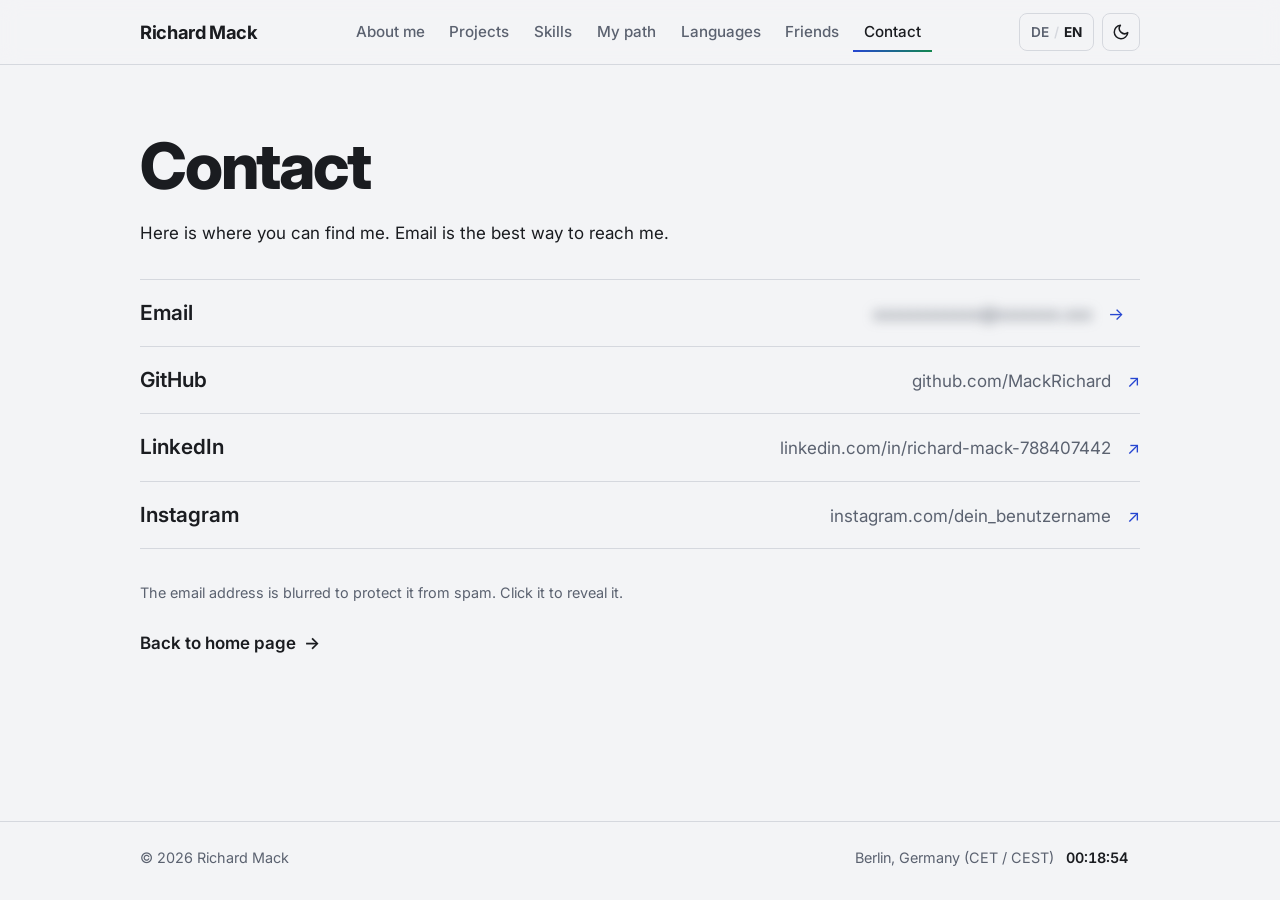
==== contact/index.html @ 4f52b836 "Add files via upload" ====
<!DOCTYPE html>
<html lang="de">
<head>
  <meta charset="UTF-8">
  <meta name="viewport" content="width=device-width, initial-scale=1">
  <title data-i18n="title.contact">Kontakt – Richard Mack</title>
  <meta name="description" content="Kontakt zu Richard Mack: E-Mail, GitHub, LinkedIn und Instagram.">

  <link rel="icon" type="image/svg+xml" href="data:image/svg+xml,%3Csvg xmlns='http://www.w3.org/2000/svg' viewBox='0 0 32 32'%3E%3Crect width='32' height='32' rx='7' fill='%232646D1'/%3E%3Cg fill='white'%3E%3Crect x='12' y='4' width='7' height='7' rx='1'/%3E%3Crect x='20' y='12' width='7' height='7' rx='1'/%3E%3Crect x='4' y='20' width='7' height='7' rx='1'/%3E%3Crect x='12' y='20' width='7' height='7' rx='1'/%3E%3Crect x='20' y='20' width='7' height='7' rx='1'/%3E%3C/g%3E%3C/svg%3E">

  <link rel="preconnect" href="https://fonts.googleapis.com">
  <link rel="preconnect" href="https://fonts.gstatic.com" crossorigin>
  <link href="https://fonts.googleapis.com/css2?family=Inter:wght@400;500;600;700;800&display=swap" rel="stylesheet">
  <link rel="stylesheet" href="style.css">
</head>
<body>
  <a class="skip" href="#main" data-i18n="ui.skip">Zum Inhalt springen</a>

  <header class="site-header">
    <div class="wrap bar">
      <a class="brand" href="https://mackrichard.github.io/#top">Richard Mack</a>

      <nav class="nav" aria-label="Hauptnavigation" data-i18n-label="ui.nav">
        <a href="https://mackrichard.github.io/#about" data-i18n="nav.about">Über mich</a>
        <a href="https://mackrichard.github.io/#projects" data-i18n="nav.projects">Projekte</a>
        <a href="https://mackrichard.github.io/#skills" data-i18n="nav.skills">Fähigkeiten</a>
        <a href="https://mackrichard.github.io/#path" data-i18n="nav.path">Mein Weg</a>
        <a href="https://mackrichard.github.io/#languages" data-i18n="nav.languages">Sprachen</a>
        <a href="https://mackrichard.github.io/#friends" data-i18n="nav.friends">Freunde</a>
        <a href="https://mackrichard.github.io/contact/" aria-current="page" data-i18n="nav.contact">Kontakt</a>
      </nav>

      <div class="controls">
        <button id="lang-toggle" class="ctl lang-ctl" type="button" aria-label="Sprache wechseln" data-i18n-label="ui.lang">
          <span data-l="de">DE</span><span class="sep" aria-hidden="true">/</span><span data-l="en">EN</span>
        </button>
        <button id="theme-toggle" class="ctl theme-ctl" type="button" aria-label="Design wechseln" data-i18n-label="ui.theme">
          <svg class="icon-sun" viewBox="0 0 24 24" width="18" height="18" fill="none" stroke="currentColor" stroke-width="2" stroke-linecap="round" aria-hidden="true"><circle cx="12" cy="12" r="4"/><path d="M12 2v2M12 20v2M4.9 4.9l1.4 1.4M17.7 17.7l1.4 1.4M2 12h2M20 12h2M4.9 19.1l1.4-1.4M17.7 6.3l1.4-1.4"/></svg>
          <svg class="icon-moon" viewBox="0 0 24 24" width="18" height="18" fill="none" stroke="currentColor" stroke-width="2" stroke-linecap="round" stroke-linejoin="round" aria-hidden="true"><path d="M21 12.8A9 9 0 1 1 11.2 3a7 7 0 0 0 9.8 9.8z"/></svg>
        </button>
      </div>
    </div>
  </header>

  <main id="main" class="contact-page">
    <div class="wrap">
      <h1 class="page-title" data-i18n="cp.title">Kontakt</h1>
      <p class="prose" data-i18n="cp.lead">Hier findest du mich. Am besten erreichst du mich per E-Mail.</p>

      <ul class="rows rows-links contact-list">
        <!-- TODO: Platzhalter durch deine echte E-Mail-Adresse ersetzen:
             data-user = Teil vor dem @, data-domain = Teil nach dem @ -->
        <li>
          <button type="button" class="row-btn go" id="email-btn" aria-controls="email-confirm" aria-expanded="false" data-user="deine-email" data-domain="example.com">
            <span class="row-name" data-i18n="cp.email">E-Mail</span>
            <span class="row-meta"><span id="email-text" class="blur" aria-hidden="false">xxxxxxxxxxxx@xxxxxxx.xxx</span></span>
          </button>
          <div class="confirm" id="email-confirm" role="group" aria-labelledby="email-confirm-q" hidden>
            <p id="email-confirm-q"></p>
            <div class="confirm-actions">
              <button type="button" class="btn btn-primary" id="email-open" data-i18n="cp.open">E-Mail-Programm öffnen</button>
              <button type="button" class="btn" id="email-copy" data-i18n="cp.copy">Adresse kopieren</button>
              <button type="button" class="btn" id="email-cancel" data-i18n="cp.cancel">Abbrechen</button>
            </div>
          </div>
        </li>
        <li><a class="go" href="https://github.com/MackRichard" target="_blank" rel="noopener noreferrer"><span class="row-name">GitHub</span><span class="row-meta">github.com/MackRichard</span></a></li>
        <li><a class="go" href="https://www.linkedin.com/in/richard-mack-788407442/" target="_blank" rel="noopener noreferrer"><span class="row-name">LinkedIn</span><span class="row-meta">linkedin.com/in/richard-mack-788407442</span></a></li>
        <!-- TODO: Platzhalter durch deinen echten Instagram-Link ersetzen -->
        <li><a class="go" href="https://www.instagram.com/dein_benutzername" target="_blank" rel="noopener noreferrer"><span class="row-name">Instagram</span><span class="row-meta">instagram.com/dein_benutzername</span></a></li>
      </ul>
      <p class="note" id="email-note"></p>

      <p><a class="text-link go" href="https://mackrichard.github.io/" data-i18n="cp.back">Zurück zur Startseite</a></p>
    </div>
  </main>

  <footer class="site-footer">
    <div class="wrap foot">
      <p>© 2026 Richard Mack</p>
      <p>Berlin, Germany (CET / CEST)<time id="clock" class="clock"></time></p>
    </div>
  </footer>

  <script src="script.js"></script>
</body>
</html>
---- contact/style.css ----
/* ==========================================================
   Richard Mack – Persönliche Website
   Farben, Schrift und Abstände sind oben als Variablen definiert.
   ========================================================== */

:root {
  --bg: #f3f4f6;
  --bg-glass: rgba(243, 244, 246, 0.92);
  --surface: #ffffff;
  --ink: #1a1c20;
  --muted: #5b6270;
  --line: #d5d8de;
  --accent: #2646d1;
  --accent-2: #12874f;
  --accent-ink: #ffffff;
  --life: rgba(38, 70, 209, 0.28);

  /* Farbverlauf von der Akzentfarbe bis Grün */
  --grad: linear-gradient(90deg, var(--accent), var(--accent-2));

  /* Farbverlauf für Zahlen: gelb bis orange */
  --warm-1: #c98a00;
  --warm-2: #d9520a;

  /* Weltkarte: besuchte Länder schwarz */
  --map-off: #cfd3da;
  --map-on: #000000;

  --font: "Inter", "Segoe UI", system-ui, -apple-system, Arial, sans-serif;

  --header-h: 64px;
  --radius: 8px;
  color-scheme: light;
}

/* Dunkles Design: automatisch per Systemeinstellung, solange noch nichts gewählt wurde */
@media (prefers-color-scheme: dark) {
  :root:not([data-theme]) {
    --bg: #121212;
    --bg-glass: rgba(18, 18, 18, 0.92);
    --surface: #1c1c1c;
    --ink: #ececec;
    --muted: #a1a1a1;
    --line: #2c2c2c;
    --accent: #8fa6ff;
    --accent-2: #5fe3a1;
    --accent-ink: #121212;
    --life: rgba(143, 166, 255, 0.3);
    --warm-1: #ffd23f;
    --warm-2: #ff8a1f;
    --map-off: #3a3a3a;
    --map-on: #ececec;
    color-scheme: dark;
  }
}

:root[data-theme="dark"] {
  --bg: #121212;
  --bg-glass: rgba(18, 18, 18, 0.92);
  --surface: #1c1c1c;
  --ink: #ececec;
  --muted: #a1a1a1;
  --line: #2c2c2c;
  --accent: #8fa6ff;
  --accent-2: #5fe3a1;
  --accent-ink: #121212;
  --life: rgba(143, 166, 255, 0.3);
  --warm-1: #ffd23f;
  --warm-2: #ff8a1f;
  --map-off: #3a3a3a;
  --map-on: #ececec;
  color-scheme: dark;
}

:root[data-theme="light"] {
  color-scheme: light;
}

/* ---------- Grundlagen ---------- */

*, *::before, *::after { box-sizing: border-box; }

html {
  scroll-behavior: smooth;
  scroll-padding-top: calc(var(--header-h) + 8px);
}

body {
  margin: 0;
  background: var(--bg);
  color: var(--ink);
  font-family: var(--font);
  font-size: 1.0625rem;
  line-height: 1.65;
  -webkit-font-smoothing: antialiased;
}

h1, h2, h3 {
  font-family: var(--font);
  line-height: 1.15;
  margin: 0;
  letter-spacing: -0.025em;
}

p { margin: 0 0 1rem; }
ul, ol { margin: 0; padding: 0; list-style: none; }
a { color: inherit; text-decoration: none; }

.wrap {
  width: 100%;
  max-width: 1040px;
  margin-inline: auto;
  padding-inline: 1.25rem;
}

:focus-visible {
  outline: 3px solid var(--accent);
  outline-offset: 3px;
  border-radius: 4px;
}

.skip {
  position: absolute;
  left: 1rem;
  top: -4rem;
  z-index: 100;
  background: var(--ink);
  color: var(--bg);
  padding: 0.6rem 1rem;
  border-radius: var(--radius);
}
.skip:focus { top: 0.75rem; }

/* ---------- Pfeile: zeigen an, dass etwas anklickbar ist ---------- */

.go::after {
  content: "→";
  display: inline-block;
  margin-left: 0.45em;
  transition: transform 0.15s;
}
.go.go-down::after { content: "↓"; }
.go[target="_blank"]::after { content: "↗"; }
.go:hover::after { transform: translateX(3px); }
.go.go-down:hover::after { transform: translateY(3px); }
.go[target="_blank"]:hover::after { transform: translate(2px, -2px); }

/* ---------- Kopfleiste ---------- */

.site-header {
  position: sticky;
  top: 0;
  z-index: 50;
  background: var(--bg-glass);
  -webkit-backdrop-filter: blur(10px);
  backdrop-filter: blur(10px);
  border-bottom: 1px solid var(--line);
}

.bar {
  min-height: var(--header-h);
  display: flex;
  align-items: center;
  justify-content: space-between;
  gap: 1rem;
}

.brand {
  font-weight: 700;
  font-size: 1.15rem;
  letter-spacing: -0.02em;
  white-space: nowrap;
}

.nav {
  display: flex;
  gap: 0.15rem;
}

.nav a {
  padding: 0.45rem 0.7rem;
  border-radius: 6px;
  font-size: 0.95rem;
  font-weight: 500;
  color: var(--muted);
  white-space: nowrap;
  transition: color 0.15s;
}

.nav a:hover { color: var(--ink); }

.nav a.active,
.nav a[aria-current="page"] {
  color: var(--ink);
  border-radius: 0;
  background: var(--grad) left bottom / 100% 2px no-repeat;
}

.controls {
  display: flex;
  gap: 0.5rem;
}

.ctl {
  display: inline-flex;
  align-items: center;
  justify-content: center;
  gap: 0.3rem;
  height: 38px;
  min-width: 38px;
  padding: 0 0.7rem;
  background: transparent;
  color: var(--ink);
  border: 1px solid var(--line);
  border-radius: var(--radius);
  font: 600 0.85rem var(--font);
  cursor: pointer;
  transition: border-color 0.15s, background 0.15s;
}

.ctl:hover { border-color: var(--accent); background: var(--surface); }

.lang-ctl [data-l] { color: var(--muted); }
.lang-ctl [data-l].on { color: var(--ink); font-weight: 700; }
.lang-ctl .sep { color: var(--line); }

.theme-ctl { padding: 0; width: 38px; }
.icon-sun { display: none; }
:root[data-theme="dark"] .icon-sun { display: block; }
:root[data-theme="dark"] .icon-moon { display: none; }

/* ---------- Startbereich mit Game of Life ---------- */

.hero {
  position: relative;
  overflow: hidden;
  display: flex;
  align-items: center;
  min-height: min(720px, calc(100svh - var(--header-h)));
  padding: 4rem 0;
  border-bottom: 1px solid var(--line);
}

#life {
  position: absolute;
  inset: 0;
  width: 100%;
  height: 100%;
  display: block;
}

/* Verlauf, damit der Text links gut lesbar bleibt und rechts die Zellen sichtbar sind */
.hero::after {
  content: "";
  position: absolute;
  inset: 0;
  pointer-events: none;
  background: linear-gradient(to right, var(--bg) 20%, transparent 85%);
}

.hero-inner { position: relative; z-index: 1; }

.hero-role {
  color: var(--muted);
  font-weight: 500;
  margin-bottom: 0.75rem;
}

.hero h1 {
  width: fit-content;
  max-width: 100%;
  font-size: clamp(2.8rem, 8vw, 5.5rem);
  font-weight: 800;
  letter-spacing: -0.04em;
  margin-bottom: 1.25rem;
  padding-bottom: 0.08em;
  color: var(--accent);
  background: var(--grad);
  -webkit-background-clip: text;
  background-clip: text;
  -webkit-text-fill-color: transparent;
}

.hero-lead {
  max-width: 28ch;
  font-size: clamp(1.2rem, 2.4vw, 1.5rem);
  line-height: 1.4;
  margin-bottom: 2rem;
}

.hero-actions {
  display: flex;
  flex-wrap: wrap;
  gap: 0.75rem;
  margin-bottom: 2.5rem;
}

.hero-hint {
  font-size: 0.875rem;
  color: var(--muted);
  max-width: 40ch;
  margin: 0;
}

/* ---------- Buttons und Links ---------- */

.btn {
  display: inline-block;
  padding: 0.7rem 1.3rem;
  border: 1px solid var(--ink);
  border-radius: var(--radius);
  background: var(--bg);
  color: var(--ink);
  font-weight: 600;
  transition: background 0.15s, color 0.15s, border-color 0.15s;
}

.btn:hover { background: var(--ink); color: var(--bg); }

.btn-primary {
  background: var(--grad);
  border-color: transparent;
  color: var(--accent-ink);
}
.btn-primary:hover { background: var(--ink); border-color: var(--ink); color: var(--bg); }

.text-link {
  font-weight: 600;
  color: var(--ink);
  transition: color 0.15s;
}
.text-link:hover { color: var(--accent); }

/* ---------- Abschnitte ---------- */

.section {
  display: grid;
  grid-template-columns: 1fr;
  gap: 1.5rem;
  padding: 4rem 0;
  border-bottom: 1px solid var(--line);
}
.section:last-child { border-bottom: 0; }

.section > h2 {
  font-size: 1.6rem;
  font-weight: 700;
}

.prose { max-width: 62ch; }

@media (min-width: 820px) {
  .section {
    grid-template-columns: 220px 1fr;
    gap: 3rem;
    padding: 5rem 0;
  }
  .section > h2 {
    position: sticky;
    top: calc(var(--header-h) + 1.5rem);
    align-self: start;
  }
}

/* Über mich */
.facts {
  margin: 2rem 0 0;
  display: grid;
  gap: 0;
  border-top: 1px solid var(--line);
}
.facts > div {
  display: grid;
  grid-template-columns: 9rem 1fr;
  gap: 1rem;
  padding: 0.8rem 0;
  border-bottom: 1px solid var(--line);
}
.facts dt { color: var(--muted); }
.facts dd { margin: 0; font-weight: 500; }

/* Projekte */
.projects { border-top: 1px solid var(--line); margin: 1.5rem 0 1.75rem; }
.projects > li { border-bottom: 1px solid var(--line); }

.project-link,
.project-static {
  display: block;
  padding: 1.5rem 0.75rem;
  margin-inline: -0.75rem;
  border-radius: var(--radius);
}
.project-link { transition: background 0.15s; }
.project-link:hover { background: var(--surface); }

.projects h3 { font-size: 1.3rem; margin-bottom: 0.4rem; }
.projects p { max-width: 58ch; color: var(--muted); margin-bottom: 0.9rem; }

.project-link h3::after {
  content: "↗";
  display: inline-block;
  margin-left: 0.5em;
  color: var(--accent);
  transition: transform 0.15s;
}
.project-link:hover h3::after { transform: translate(2px, -2px); }

.chips { display: flex; flex-wrap: wrap; gap: 0.5rem; }
.chips li {
  padding: 0.2rem 0.7rem;
  border: 1px solid var(--line);
  border-radius: 999px;
  font-size: 0.875rem;
  font-weight: 500;
}
.chips .chip-soft {
  border-style: dashed;
  color: var(--muted);
}

/* Fähigkeiten */
.skills { display: grid; gap: 2.25rem; }
.skills h3 { font-size: 1.1rem; margin-bottom: 0.9rem; }

.tiles {
  display: grid;
  grid-template-columns: repeat(auto-fill, minmax(180px, 1fr));
  gap: 0.75rem;
}
.tiles li {
  display: flex;
  align-items: center;
  gap: 0.8rem;
  padding: 0.7rem 0.9rem;
  background: var(--surface);
  border: 1px solid var(--line);
  border-radius: var(--radius);
  font-weight: 600;
}

/* Hobbys & Errungenschaften */
.num {
  font-weight: 800;
  font-size: 1.15em;
  font-variant-numeric: tabular-nums;
  color: var(--warm-2);
  background: linear-gradient(90deg, var(--warm-1), var(--warm-2));
  -webkit-background-clip: text;
  background-clip: text;
  -webkit-text-fill-color: transparent;
}

.fold > summary {
  display: inline-grid;
  place-items: center;
  width: 44px;
  height: 44px;
  background: var(--surface);
  border: 1px solid var(--line);
  border-radius: var(--radius);
  cursor: pointer;
  list-style: none;
  transition: border-color 0.15s;
}
.fold > summary::-webkit-details-marker { display: none; }
.fold > summary:hover { border-color: var(--accent); }
.fold > summary::after {
  content: "";
  width: 0.6rem;
  height: 0.6rem;
  border-right: 2px solid currentColor;
  border-bottom: 2px solid currentColor;
  transform: translateY(-2px) rotate(45deg);
  transition: transform 0.2s;
}
.fold[open] > summary::after { transform: translateY(2px) rotate(-135deg); }

.fold .facts { margin-top: 1.25rem; }
.facts.wide > div { grid-template-columns: 12.5rem 1fr; }
.sub { display: block; font-weight: 400; color: var(--muted); }
.inline-link { margin-left: 1rem; font-size: 0.95rem; white-space: nowrap; }

/* Besuchte Länder */
.visited { margin-top: 2.25rem; }
.visited h3 { font-size: 1.1rem; margin-bottom: 0.2rem; }
.visit-count { color: var(--muted); margin-bottom: 1rem; }

.map-box {
  margin-bottom: 1.25rem;
  padding: 0.75rem;
  background: var(--surface);
  border: 1px solid var(--line);
  border-radius: var(--radius);
}
.map-tabs {
  display: inline-flex;
  margin-bottom: 0.6rem;
  border: 1px solid var(--line);
  border-radius: 6px;
  overflow: hidden;
}
.map-tab {
  padding: 0.35rem 0.9rem;
  background: transparent;
  color: var(--muted);
  border: 0;
  font: 600 0.85rem var(--font);
  cursor: pointer;
}
.map-tab[aria-pressed="true"] { background: var(--ink); color: var(--bg); }
#map { display: block; width: 100%; height: auto; max-height: 460px; }
#map path {
  fill-rule: evenodd;
  stroke: var(--surface);
  stroke-width: 0.5px;
  vector-effect: non-scaling-stroke;
}
#map .land { fill: var(--map-off); }
#map .seen { fill: var(--map-on); }

.regions { margin: 0; border-top: 1px solid var(--line); }
.regions > div {
  display: grid;
  grid-template-columns: 13rem 1fr;
  gap: 0.5rem 1rem;
  padding: 0.8rem 0;
  border-bottom: 1px solid var(--line);
}
.regions dt { color: var(--muted); }
.regions dd { margin: 0; }

/* Zertifikate */
.certs { border-top: 1px solid var(--line); }
.certs > li {
  display: grid;
  grid-template-columns: 6rem 1fr;
  gap: 0.5rem 1rem;
  padding: 1.25rem 0;
  border-bottom: 1px solid var(--line);
}
.certs .year { font-size: 1.2rem; font-weight: 700; }
.cert-items li { padding: 0.4rem 0; }
.cert-title { margin: 0; font-weight: 500; }

/* Mein Weg */
.timeline {
  margin-left: 0.4rem;
  padding-left: 1.75rem;
  border-left: 2px solid var(--line);
  border-image: linear-gradient(to bottom, var(--accent), var(--accent-2)) 1;
}
.timeline li {
  position: relative;
  padding-bottom: 2rem;
}
.timeline li:last-child { padding-bottom: 0; }
.timeline li::before {
  content: "";
  position: absolute;
  left: calc(-1.75rem - 7px);
  top: 0.4rem;
  width: 12px;
  height: 12px;
  border-radius: 50%;
  background: var(--bg);
  border: 2px solid var(--muted);
}
.timeline .current::before {
  background: var(--grad);
  border-color: transparent;
  box-shadow: 0 0 0 4px var(--life);
}
.timeline .when {
  margin-bottom: 0.15rem;
  font-size: 0.9rem;
  font-weight: 600;
  color: var(--muted);
}
.timeline .current .when { color: var(--ink); }
.timeline h3 { font-size: 1.2rem; margin-bottom: 0.3rem; }
.timeline p:last-child { margin: 0; color: var(--muted); max-width: 56ch; }

/* Zeilenlisten: Sprachen, Freunde, Kontakt */
.rows { border-top: 1px solid var(--line); }
.rows > li {
  display: flex;
  flex-wrap: wrap;
  justify-content: space-between;
  align-items: baseline;
  gap: 0.25rem 1.5rem;
  padding: 1rem 0;
  border-bottom: 1px solid var(--line);
}
.row-name { font-weight: 600; font-size: 1.1rem; }
.row-meta { color: var(--muted); overflow-wrap: anywhere; }

.rows-links > li { display: block; padding: 0; }
.rows-links a,
.rows-links .row-btn {
  display: grid;
  grid-template-columns: 1fr auto auto;
  align-items: baseline;
  gap: 0.25rem 1rem;
  padding: 1rem 0.5rem;
  margin-inline: -0.5rem;
  border-radius: 6px;
  transition: background 0.15s;
}
.rows-links a::after,
.rows-links .row-btn::after { margin-left: 0; color: var(--accent); }
.rows-links a:hover,
.rows-links .row-btn:hover { background: var(--surface); }

@media (max-width: 600px) {
  .rows-links a,
  .rows-links .row-btn { grid-template-columns: 1fr auto; }
  .rows-links .row-meta { grid-column: 1; grid-row: 2; }
  .rows-links a::after,
  .rows-links .row-btn::after { grid-column: 2; grid-row: 1; }
}

/* ---------- Kontaktseite ---------- */

.row-btn {
  width: 100%;
  background: none;
  border: 0;
  color: inherit;
  font: inherit;
  text-align: left;
  cursor: pointer;
}
.blur { filter: blur(6px); user-select: none; transition: filter 0.2s; }
.note { color: var(--muted); font-size: 0.9rem; max-width: 62ch; margin: 0 0 1.5rem; }
.confirm {
  margin: 0.25rem 0 1rem;
  padding: 1rem 1.1rem;
  background: var(--surface);
  border: 1px solid var(--line);
  border-radius: var(--radius);
}
.confirm p { margin: 0 0 0.9rem; overflow-wrap: anywhere; }
.confirm-actions { display: flex; flex-wrap: wrap; gap: 0.5rem; }
button.btn { font: inherit; font-weight: 600; cursor: pointer; }


.contact-page { padding: 4rem 0 5rem; min-height: calc(100svh - var(--header-h) - 80px); }
.page-title {
  font-size: clamp(2.4rem, 6vw, 4rem);
  font-weight: 800;
  letter-spacing: -0.035em;
  margin-bottom: 1rem;
}
.contact-list { margin: 2rem 0 2rem; }
.contact-page .row-name { font-size: 1.3rem; }

/* ---------- Fußzeile ---------- */

.site-footer {
  border-top: 1px solid var(--line);
  padding: 1.5rem 0;
  color: var(--muted);
  font-size: 0.9rem;
}
.site-footer .foot {
  display: flex;
  flex-wrap: wrap;
  justify-content: space-between;
  gap: 0.25rem 1.5rem;
}
.site-footer p { margin: 0; }
.clock {
  display: inline-block;
  min-width: 4.6rem;
  margin-left: 0.75rem;
  color: var(--ink);
  font-weight: 600;
  font-variant-numeric: tabular-nums;
}

/* ---------- Kleine Bildschirme ---------- */

@media (max-width: 1000px) {
  :root { --header-h: 108px; }

  .bar {
    flex-wrap: wrap;
    padding-block: 0.5rem 0;
    gap: 0.25rem 1rem;
  }
  .brand { order: 1; }
  .controls { order: 2; }
  .nav {
    order: 3;
    width: 100%;
    overflow-x: auto;
    padding-bottom: 0.1rem;
    scrollbar-width: none;
  }
  .nav::-webkit-scrollbar { display: none; }

  .hero::after {
    background: linear-gradient(to bottom, var(--bg) 35%, transparent 100%);
  }
}

@media (max-width: 520px) {
  .facts > div,
  .facts.wide > div,
  .regions > div,
  .certs > li { grid-template-columns: 1fr; gap: 0; }
}

@media (prefers-reduced-motion: reduce) {
  html { scroll-behavior: auto; }
  * { transition: none !important; }
}
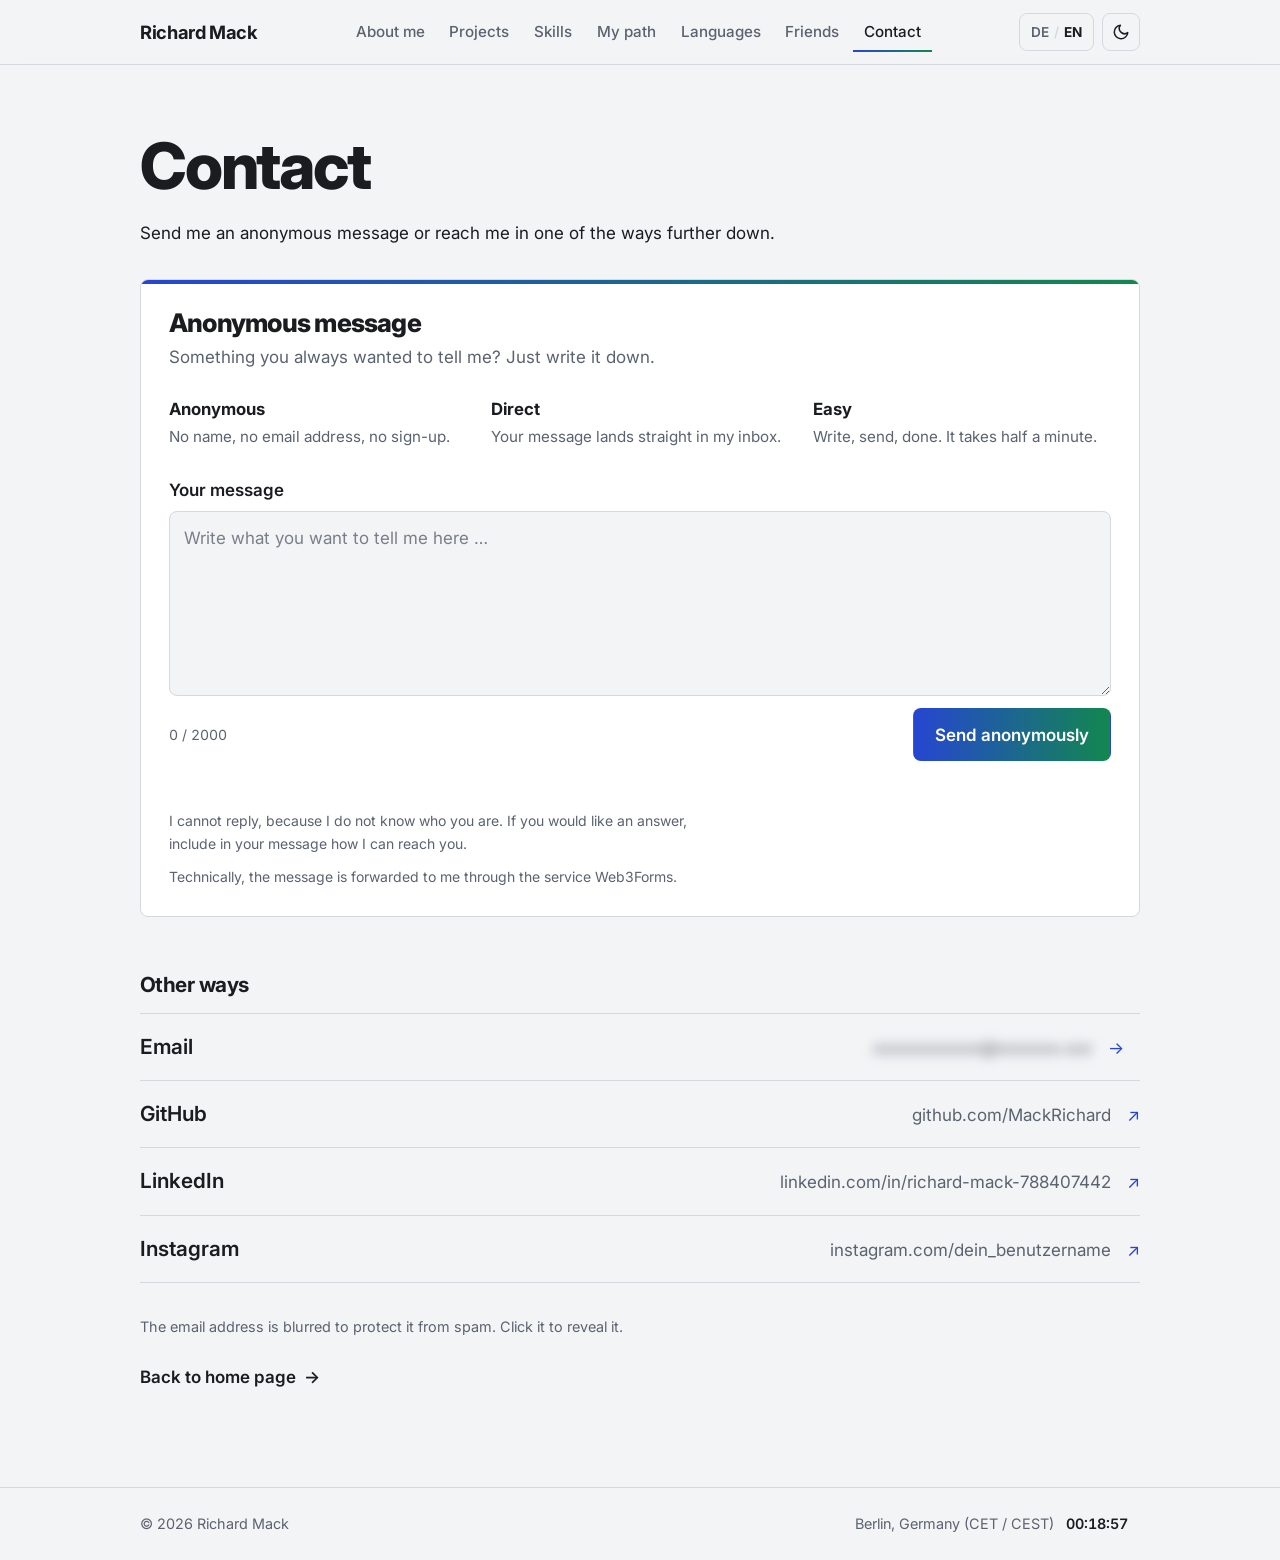
==== commit be96fc5d: "Add files via upload" ====
--- a/contact/index.html
+++ b/contact/index.html
@@ -45,7 +45,44 @@
   <main id="main" class="contact-page">
     <div class="wrap">
       <h1 class="page-title" data-i18n="cp.title">Kontakt</h1>
-      <p class="prose" data-i18n="cp.lead">Hier findest du mich. Am besten erreichst du mich per E-Mail.</p>
+      <p class="prose" data-i18n="cp.lead">Schreib mir anonym eine Nachricht oder erreiche mich über einen der Wege weiter unten.</p>
+
+      <!-- Anonyme Nachricht über Web3Forms -->
+      <section class="msg-panel" aria-labelledby="msg-h">
+        <h2 id="msg-h" data-i18n="msg.title">Anonyme Nachricht</h2>
+        <p class="msg-sub" data-i18n="msg.sub">Etwas, das du mir schon immer sagen wolltest? Schreib es einfach auf.</p>
+
+        <ul class="msg-feats">
+          <li><strong data-i18n="msg.f1.t">Anonym</strong><span data-i18n="msg.f1.d">Kein Name, keine E-Mail-Adresse, keine Anmeldung.</span></li>
+          <li><strong data-i18n="msg.f2.t">Direkt</strong><span data-i18n="msg.f2.d">Deine Nachricht landet sofort in meinem Postfach.</span></li>
+          <li><strong data-i18n="msg.f3.t">Einfach</strong><span data-i18n="msg.f3.d">Text schreiben, absenden, fertig. Das dauert eine halbe Minute.</span></li>
+        </ul>
+
+        <form id="anon-form" novalidate>
+          <!-- TODO: Den Platzhalter unten durch deinen Web3Forms-Access-Key ersetzen
+               (kostenlos auf https://web3forms.com, dort trägst du deine E-Mail-Adresse ein
+               und bekommst den Key per Mail). Die E-Mail-Adresse selbst steht NICHT im Code. -->
+          <input type="hidden" name="access_key" value="DEIN_WEB3FORMS_ACCESS_KEY">
+          <input type="hidden" name="subject" value="Anonyme Nachricht von deiner Website">
+          <input type="hidden" name="from_name" value="Anonymer Besucher">
+          <!-- Spam-Falle: Menschen sehen dieses Feld nicht, Bots füllen es aus -->
+          <input type="checkbox" name="botcheck" class="hp" tabindex="-1" autocomplete="off">
+
+          <label for="msg-text" data-i18n="msg.label">Deine Nachricht</label>
+          <textarea id="msg-text" name="message" rows="6" maxlength="2000" placeholder="Schreib hier, was du mir sagen möchtest …" data-i18n-placeholder="msg.ph"></textarea>
+
+          <div class="msg-foot">
+            <span class="msg-count" id="msg-count">0 / 2000</span>
+            <button type="submit" class="btn btn-primary" id="msg-send" data-i18n="msg.send">Anonym absenden</button>
+          </div>
+
+          <p class="msg-status" id="msg-status" role="status" aria-live="polite"></p>
+          <p class="msg-small" data-i18n="msg.reply">Ich kann dir nicht antworten, weil ich nicht weiß, wer du bist. Wenn du eine Antwort möchtest, schreib in die Nachricht, wie ich dich erreiche.</p>
+          <p class="msg-small" data-i18n="msg.privacy">Technisch wird die Nachricht über den Dienst Web3Forms an mich weitergeleitet.</p>
+        </form>
+      </section>
+
+      <h2 class="other-title" data-i18n="cp.other">Weitere Wege</h2>
 
       <ul class="rows rows-links contact-list">
         <!-- TODO: Platzhalter durch deine echte E-Mail-Adresse ersetzen:
--- a/contact/style.css
+++ b/contact/style.css
@@ -25,6 +25,7 @@
   /* Weltkarte: besuchte Länder schwarz */
   --map-off: #cfd3da;
   --map-on: #000000;
+  --danger: #b42318;
 
   --font: "Inter", "Segoe UI", system-ui, -apple-system, Arial, sans-serif;
 
@@ -50,6 +51,7 @@
     --warm-2: #ff8a1f;
     --map-off: #3a3a3a;
     --map-on: #ececec;
+    --danger: #ff8a80;
     color-scheme: dark;
   }
 }
@@ -69,6 +71,7 @@
   --warm-2: #ff8a1f;
   --map-off: #3a3a3a;
   --map-on: #ececec;
+  --danger: #ff8a80;
   color-scheme: dark;
 }
 
@@ -651,8 +654,102 @@
   letter-spacing: -0.035em;
   margin-bottom: 1rem;
 }
-.contact-list { margin: 2rem 0 2rem; }
+.contact-list { margin: 1rem 0 2rem; }
 .contact-page .row-name { font-size: 1.3rem; }
+
+/* Anonyme Nachricht */
+.msg-panel {
+  position: relative;
+  overflow: hidden;
+  margin: 2rem 0 0;
+  padding: 1.75rem;
+  background: var(--surface);
+  border: 1px solid var(--line);
+  border-radius: var(--radius);
+}
+.msg-panel::before {
+  content: "";
+  position: absolute;
+  inset: 0 0 auto 0;
+  height: 4px;
+  background: var(--grad);
+}
+.msg-panel h2 { font-size: 1.6rem; font-weight: 800; letter-spacing: -0.03em; margin-bottom: 0.4rem; }
+.msg-sub { color: var(--muted); max-width: 52ch; margin-bottom: 1.5rem; }
+
+.msg-feats {
+  display: grid;
+  grid-template-columns: repeat(3, 1fr);
+  gap: 1rem 1.5rem;
+  margin-bottom: 1.75rem;
+}
+.msg-feats li { display: grid; gap: 0.15rem; align-content: start; }
+.msg-feats strong { font-size: 1.05rem; }
+.msg-feats span { color: var(--muted); font-size: 0.95rem; line-height: 1.5; }
+
+#anon-form label { display: block; font-weight: 600; margin-bottom: 0.4rem; }
+#msg-text {
+  display: block;
+  width: 100%;
+  min-height: 9rem;
+  padding: 0.8rem 0.9rem;
+  background: var(--bg);
+  color: var(--ink);
+  border: 1px solid var(--line);
+  border-radius: var(--radius);
+  font: inherit;
+  line-height: 1.55;
+  resize: vertical;
+}
+#msg-text::placeholder { color: var(--muted); opacity: 0.8; }
+#msg-text:focus-visible { outline: 3px solid var(--accent); outline-offset: 2px; border-color: transparent; }
+
+.hp { display: none; }
+.msg-foot {
+  display: flex;
+  align-items: center;
+  justify-content: space-between;
+  gap: 1rem;
+  margin-top: 0.75rem;
+}
+.msg-count { color: var(--muted); font-size: 0.875rem; font-variant-numeric: tabular-nums; }
+#msg-send:disabled { opacity: 0.6; cursor: wait; }
+.msg-status { min-height: 1.5rem; margin: 0.9rem 0 0; font-weight: 600; }
+.msg-status.ok { color: var(--accent-2); }
+.msg-status.error { color: var(--danger); }
+.msg-small { margin: 0.6rem 0 0; color: var(--muted); font-size: 0.875rem; max-width: 62ch; }
+
+.other-title { font-size: 1.3rem; font-weight: 700; margin-top: 3.5rem; }
+
+@media (max-width: 700px) {
+  .msg-feats { grid-template-columns: 1fr; }
+  .msg-panel { padding: 1.25rem; }
+}
+
+/* ---------- Knopf: nach oben ---------- */
+
+.to-top {
+  position: fixed;
+  right: max(1rem, env(safe-area-inset-right));
+  bottom: max(1rem, env(safe-area-inset-bottom));
+  z-index: 40;
+  width: 46px;
+  height: 46px;
+  display: grid;
+  place-items: center;
+  background: var(--surface);
+  color: var(--ink);
+  border: 1px solid var(--line);
+  border-radius: 50%;
+  font: 600 1.2rem var(--font);
+  cursor: pointer;
+  opacity: 0;
+  visibility: hidden;
+  transform: translateY(8px);
+  transition: opacity 0.2s, transform 0.2s, visibility 0.2s, border-color 0.15s;
+}
+.to-top.show { opacity: 1; visibility: visible; transform: none; }
+.to-top:hover { border-color: var(--accent); }
 
 /* ---------- Fußzeile ---------- */
 
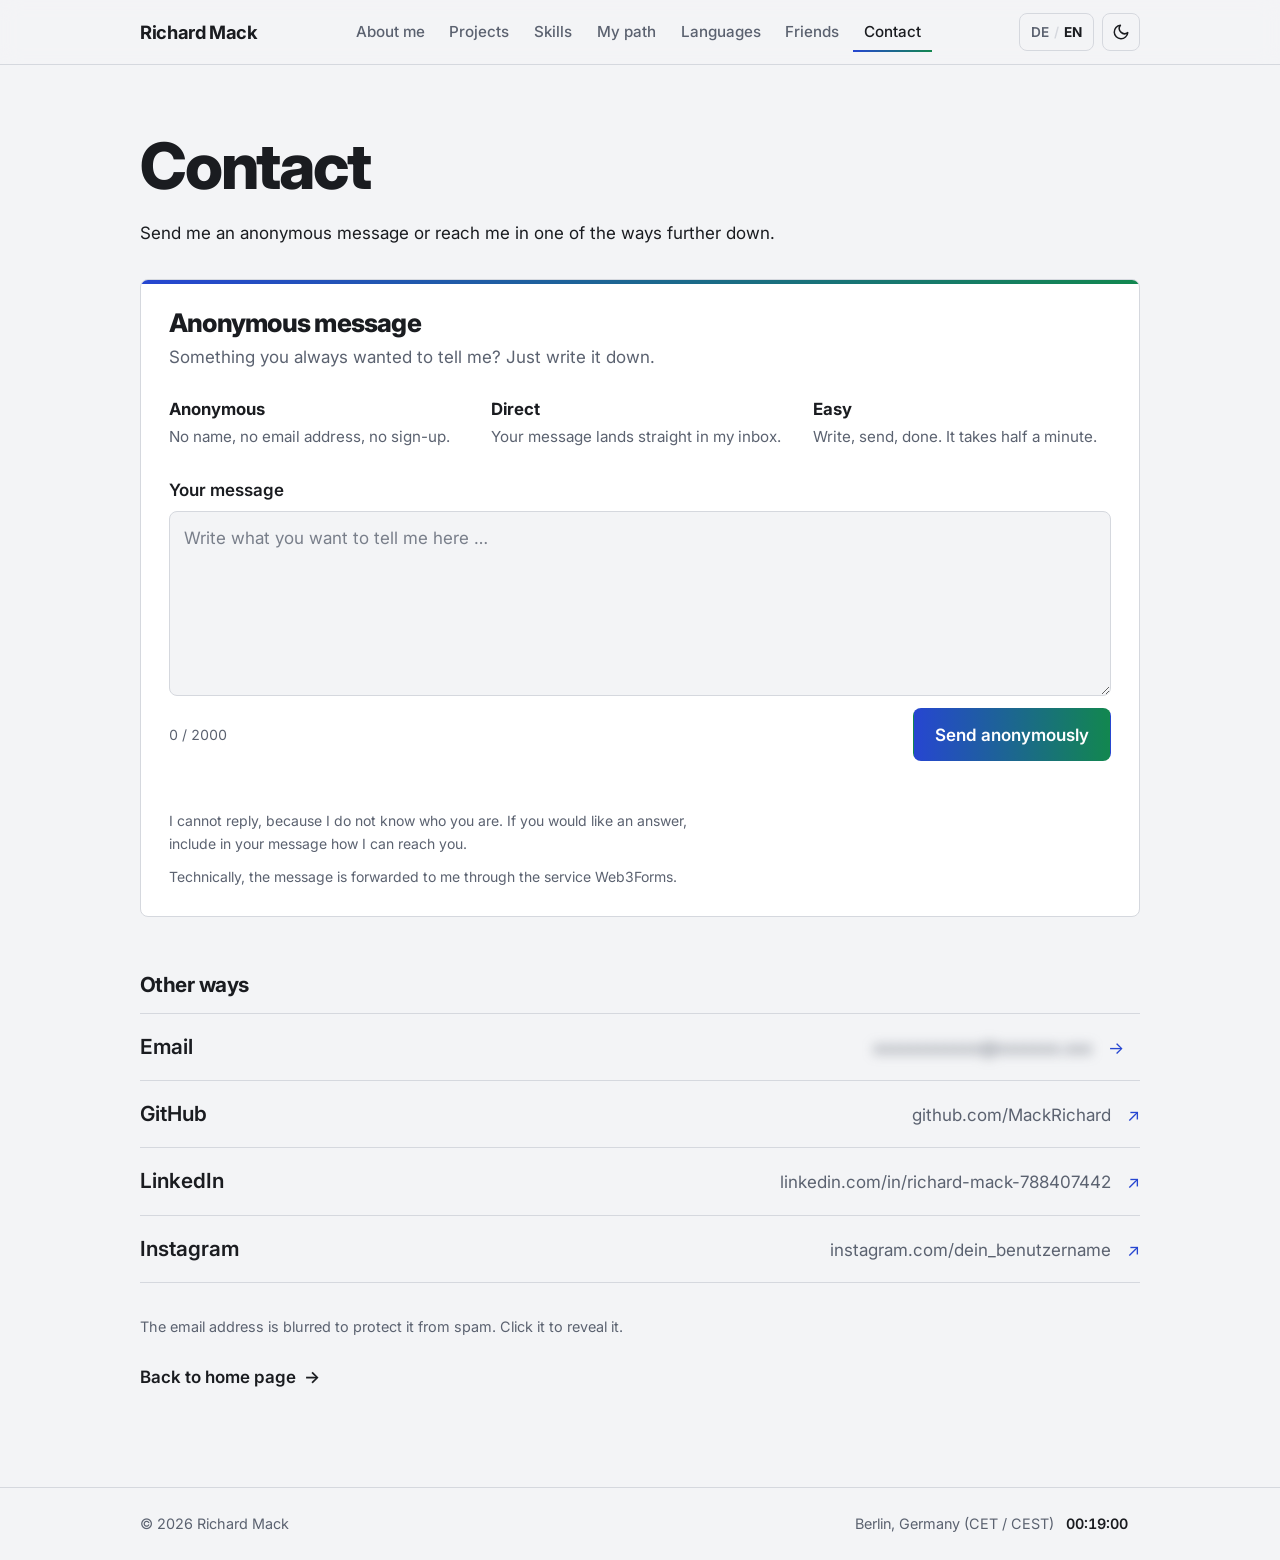
==== commit 82d6cb8b: "Update index.html" ====
--- a/contact/index.html
+++ b/contact/index.html
@@ -62,7 +62,7 @@
           <!-- TODO: Den Platzhalter unten durch deinen Web3Forms-Access-Key ersetzen
                (kostenlos auf https://web3forms.com, dort trägst du deine E-Mail-Adresse ein
                und bekommst den Key per Mail). Die E-Mail-Adresse selbst steht NICHT im Code. -->
-          <input type="hidden" name="access_key" value="DEIN_WEB3FORMS_ACCESS_KEY">
+          <input type="hidden" name="access_key" value="de9763cb-5389-4494-84e3-46d3bc7762e9">
           <input type="hidden" name="subject" value="Anonyme Nachricht von deiner Website">
           <input type="hidden" name="from_name" value="Anonymer Besucher">
           <!-- Spam-Falle: Menschen sehen dieses Feld nicht, Bots füllen es aus -->
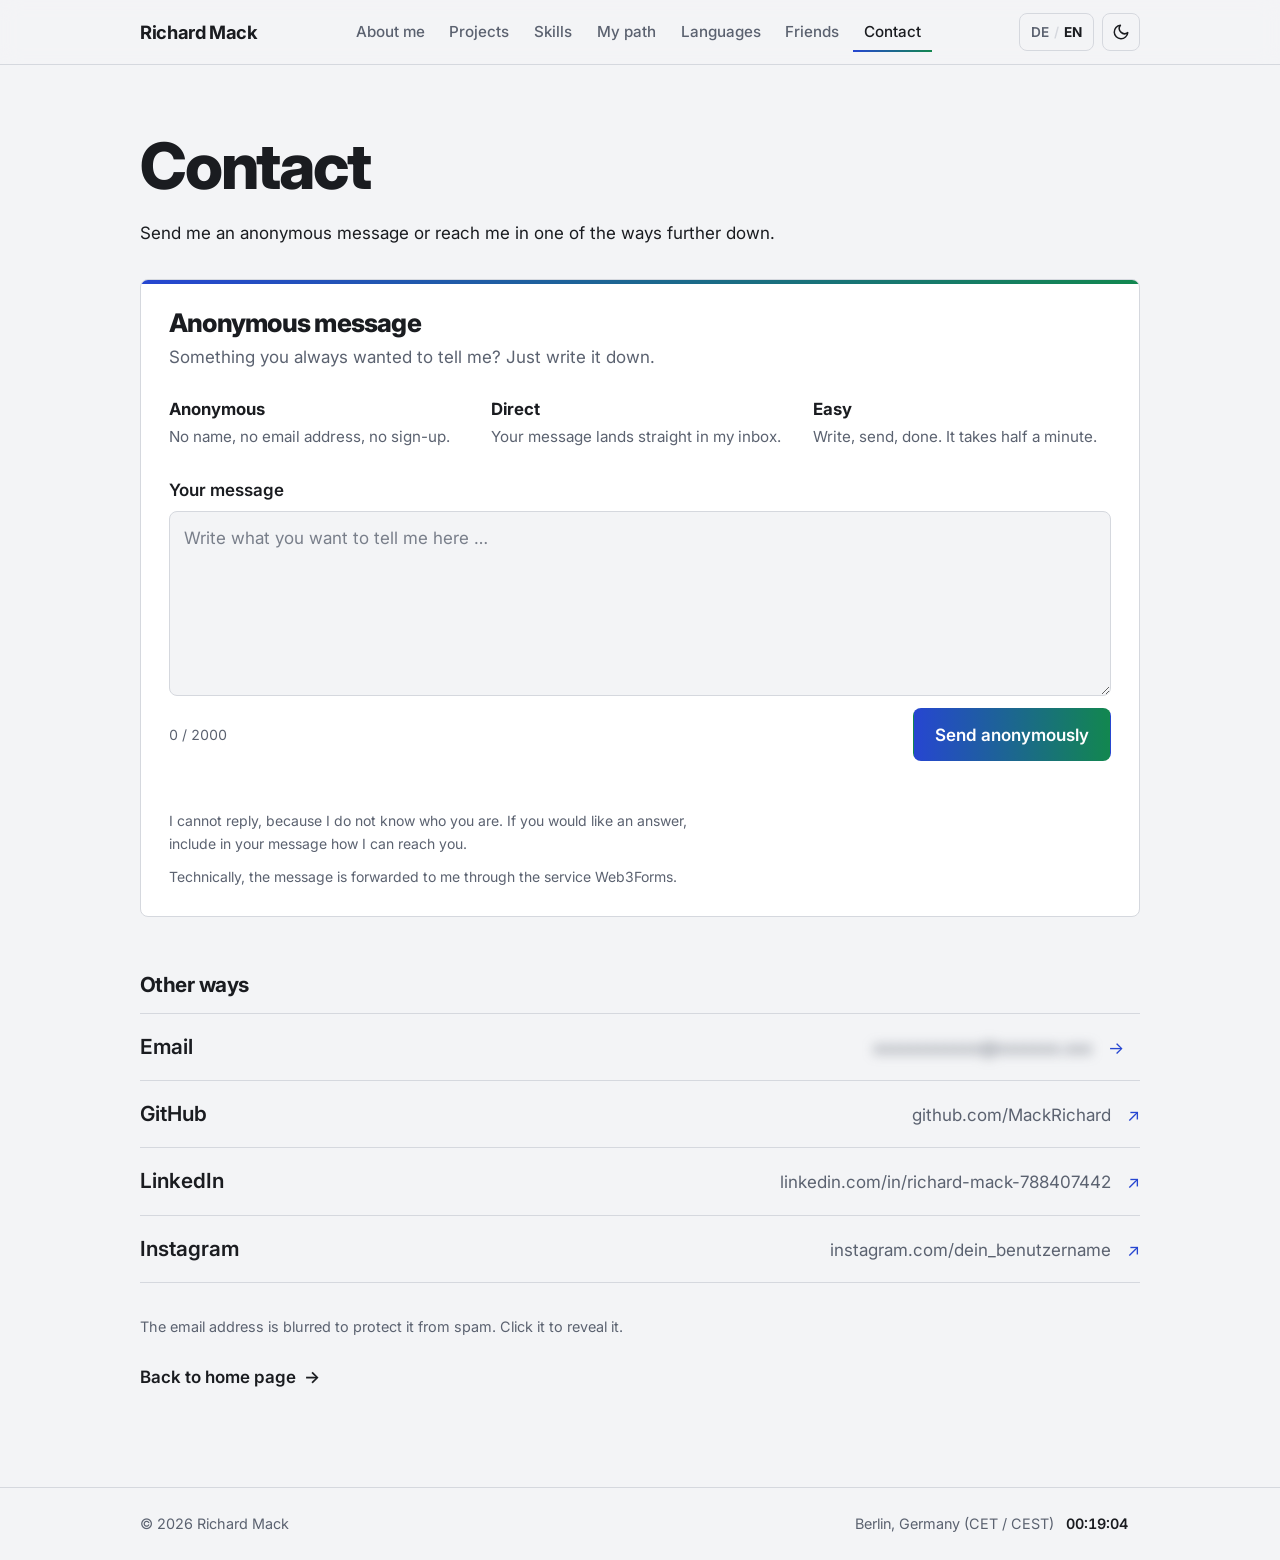
==== commit 7da23008: "Update index.html" ====
--- a/contact/index.html
+++ b/contact/index.html
@@ -88,7 +88,7 @@
         <!-- TODO: Platzhalter durch deine echte E-Mail-Adresse ersetzen:
              data-user = Teil vor dem @, data-domain = Teil nach dem @ -->
         <li>
-          <button type="button" class="row-btn go" id="email-btn" aria-controls="email-confirm" aria-expanded="false" data-user="deine-email" data-domain="example.com">
+          <button type="button" class="row-btn go" id="email-btn" aria-controls="email-confirm" aria-expanded="false" data-user="info.richardmack" data-domain="web.de">
             <span class="row-name" data-i18n="cp.email">E-Mail</span>
             <span class="row-meta"><span id="email-text" class="blur" aria-hidden="false">xxxxxxxxxxxx@xxxxxxx.xxx</span></span>
           </button>
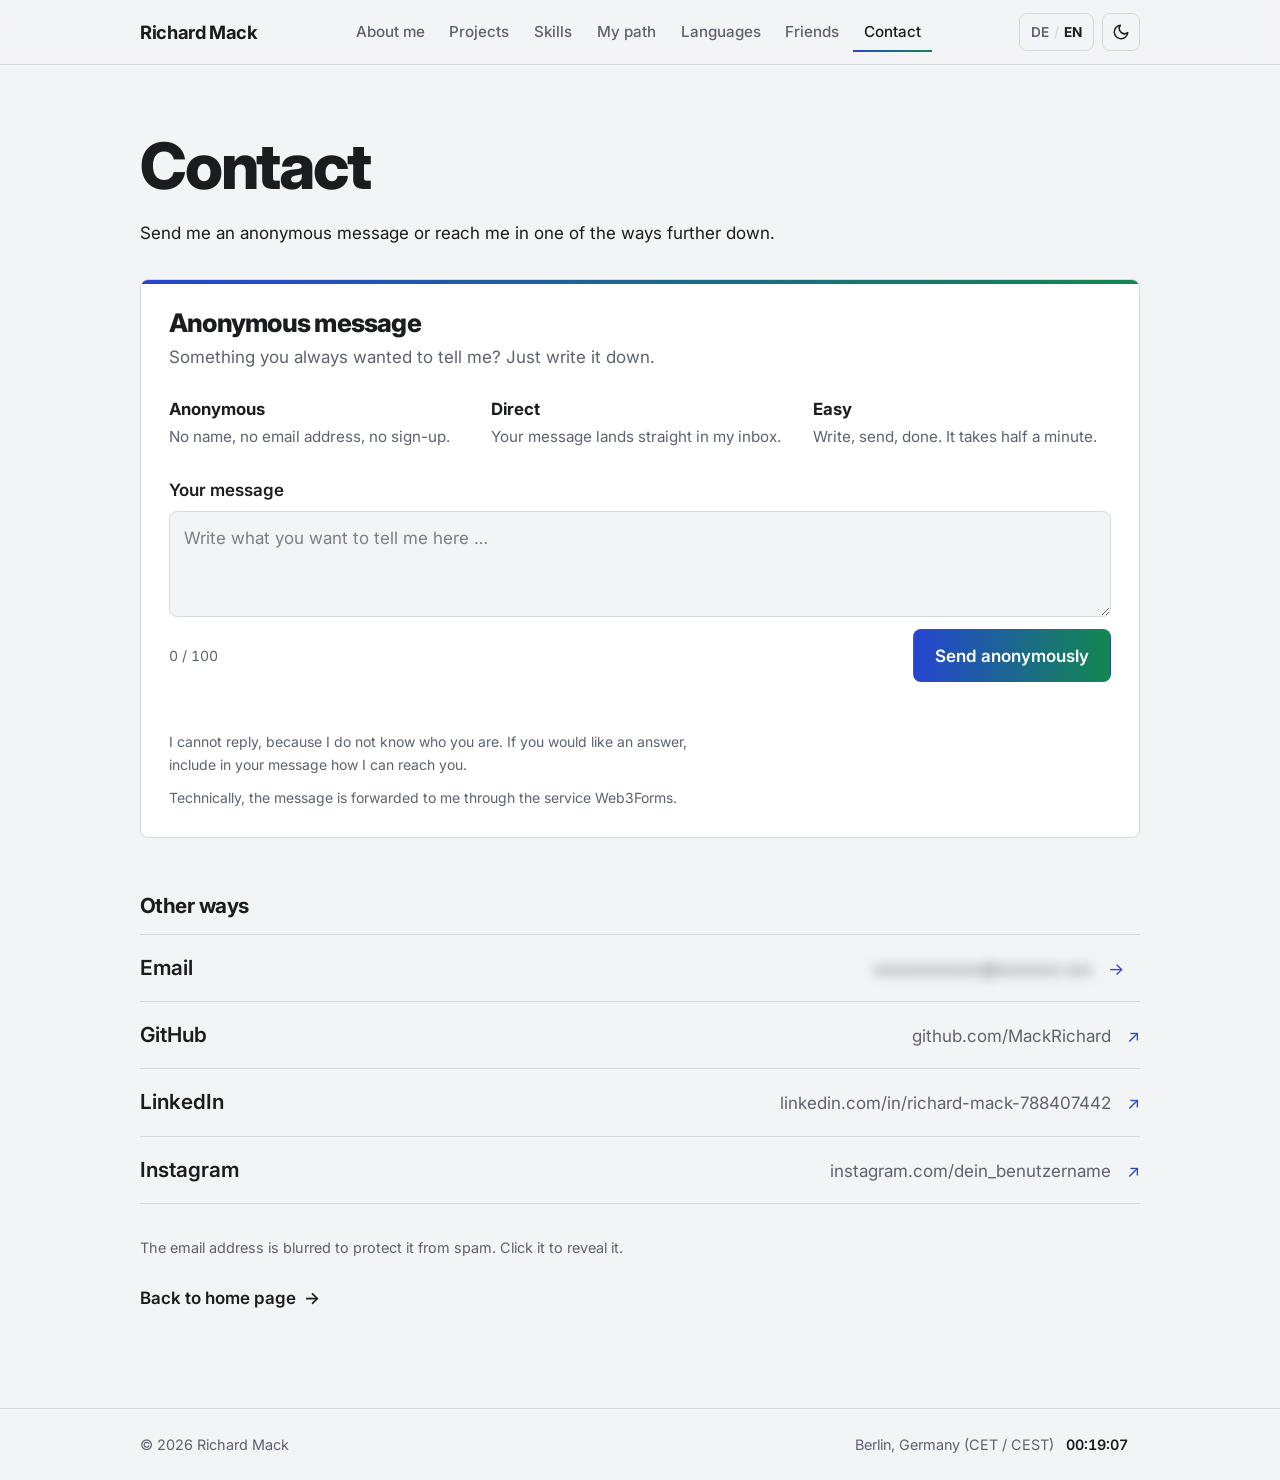
==== commit c3b4e689: "Add files via upload" ====
--- a/contact/index.html
+++ b/contact/index.html
@@ -62,17 +62,17 @@
           <!-- TODO: Den Platzhalter unten durch deinen Web3Forms-Access-Key ersetzen
                (kostenlos auf https://web3forms.com, dort trägst du deine E-Mail-Adresse ein
                und bekommst den Key per Mail). Die E-Mail-Adresse selbst steht NICHT im Code. -->
-          <input type="hidden" name="access_key" value="de9763cb-5389-4494-84e3-46d3bc7762e9">
+          <input type="hidden" name="access_key" value="DEIN_WEB3FORMS_ACCESS_KEY">
           <input type="hidden" name="subject" value="Anonyme Nachricht von deiner Website">
           <input type="hidden" name="from_name" value="Anonymer Besucher">
           <!-- Spam-Falle: Menschen sehen dieses Feld nicht, Bots füllen es aus -->
           <input type="checkbox" name="botcheck" class="hp" tabindex="-1" autocomplete="off">
 
           <label for="msg-text" data-i18n="msg.label">Deine Nachricht</label>
-          <textarea id="msg-text" name="message" rows="6" maxlength="2000" placeholder="Schreib hier, was du mir sagen möchtest …" data-i18n-placeholder="msg.ph"></textarea>
+          <textarea id="msg-text" name="message" rows="3" maxlength="100" placeholder="Schreib hier, was du mir sagen möchtest …" data-i18n-placeholder="msg.ph"></textarea>
 
           <div class="msg-foot">
-            <span class="msg-count" id="msg-count">0 / 2000</span>
+            <span class="msg-count" id="msg-count">0 / 100</span>
             <button type="submit" class="btn btn-primary" id="msg-send" data-i18n="msg.send">Anonym absenden</button>
           </div>
 
@@ -88,7 +88,7 @@
         <!-- TODO: Platzhalter durch deine echte E-Mail-Adresse ersetzen:
              data-user = Teil vor dem @, data-domain = Teil nach dem @ -->
         <li>
-          <button type="button" class="row-btn go" id="email-btn" aria-controls="email-confirm" aria-expanded="false" data-user="info.richardmack" data-domain="web.de">
+          <button type="button" class="row-btn go" id="email-btn" aria-controls="email-confirm" aria-expanded="false" data-user="deine-email" data-domain="example.com">
             <span class="row-name" data-i18n="cp.email">E-Mail</span>
             <span class="row-meta"><span id="email-text" class="blur" aria-hidden="false">xxxxxxxxxxxx@xxxxxxx.xxx</span></span>
           </button>
--- a/contact/style.css
+++ b/contact/style.css
@@ -519,7 +519,23 @@
   vector-effect: non-scaling-stroke;
 }
 #map .land { fill: var(--map-off); }
+#map .wish { fill: var(--accent); }
 #map .seen { fill: var(--map-on); }
+
+.map-legend {
+  display: flex;
+  flex-wrap: wrap;
+  gap: 0.4rem 1.5rem;
+  margin-top: 0.7rem;
+  color: var(--muted);
+  font-size: 0.875rem;
+}
+.map-legend li { display: flex; align-items: center; gap: 0.5rem; }
+.swatch { width: 0.8rem; height: 0.8rem; border-radius: 3px; }
+.swatch-seen { background: var(--map-on); }
+.swatch-wish { background: var(--accent); }
+
+.chips-wish li { border-style: dashed; border-color: var(--accent); }
 
 .regions { margin: 0; border-top: 1px solid var(--line); }
 .regions > div {
@@ -691,7 +707,7 @@
 #msg-text {
   display: block;
   width: 100%;
-  min-height: 9rem;
+  min-height: 6.5rem;
   padding: 0.8rem 0.9rem;
   background: var(--bg);
   color: var(--ink);
@@ -808,6 +824,26 @@
   .certs > li { grid-template-columns: 1fr; gap: 0; }
 }
 
+/* ---------- Scroll-Effekt: unscharf, dann scharf ---------- */
+
+.reveal {
+  opacity: 0;
+  filter: blur(12px);
+  transform: translateY(10px);
+  /* Verlassen des Bildschirms: schnell zurücksetzen */
+  transition: opacity 0.3s ease, filter 0.3s ease, transform 0.3s ease;
+}
+.reveal.in {
+  opacity: 1;
+  filter: none;
+  transform: none;
+  /* Betreten des Bildschirms: ruhig scharf werden */
+  transition:
+    opacity 0.8s cubic-bezier(0.2, 0.7, 0.2, 1) var(--d, 0ms),
+    filter 0.8s cubic-bezier(0.2, 0.7, 0.2, 1) var(--d, 0ms),
+    transform 0.8s cubic-bezier(0.2, 0.7, 0.2, 1) var(--d, 0ms);
+}
+
 @media (prefers-reduced-motion: reduce) {
   html { scroll-behavior: auto; }
   * { transition: none !important; }
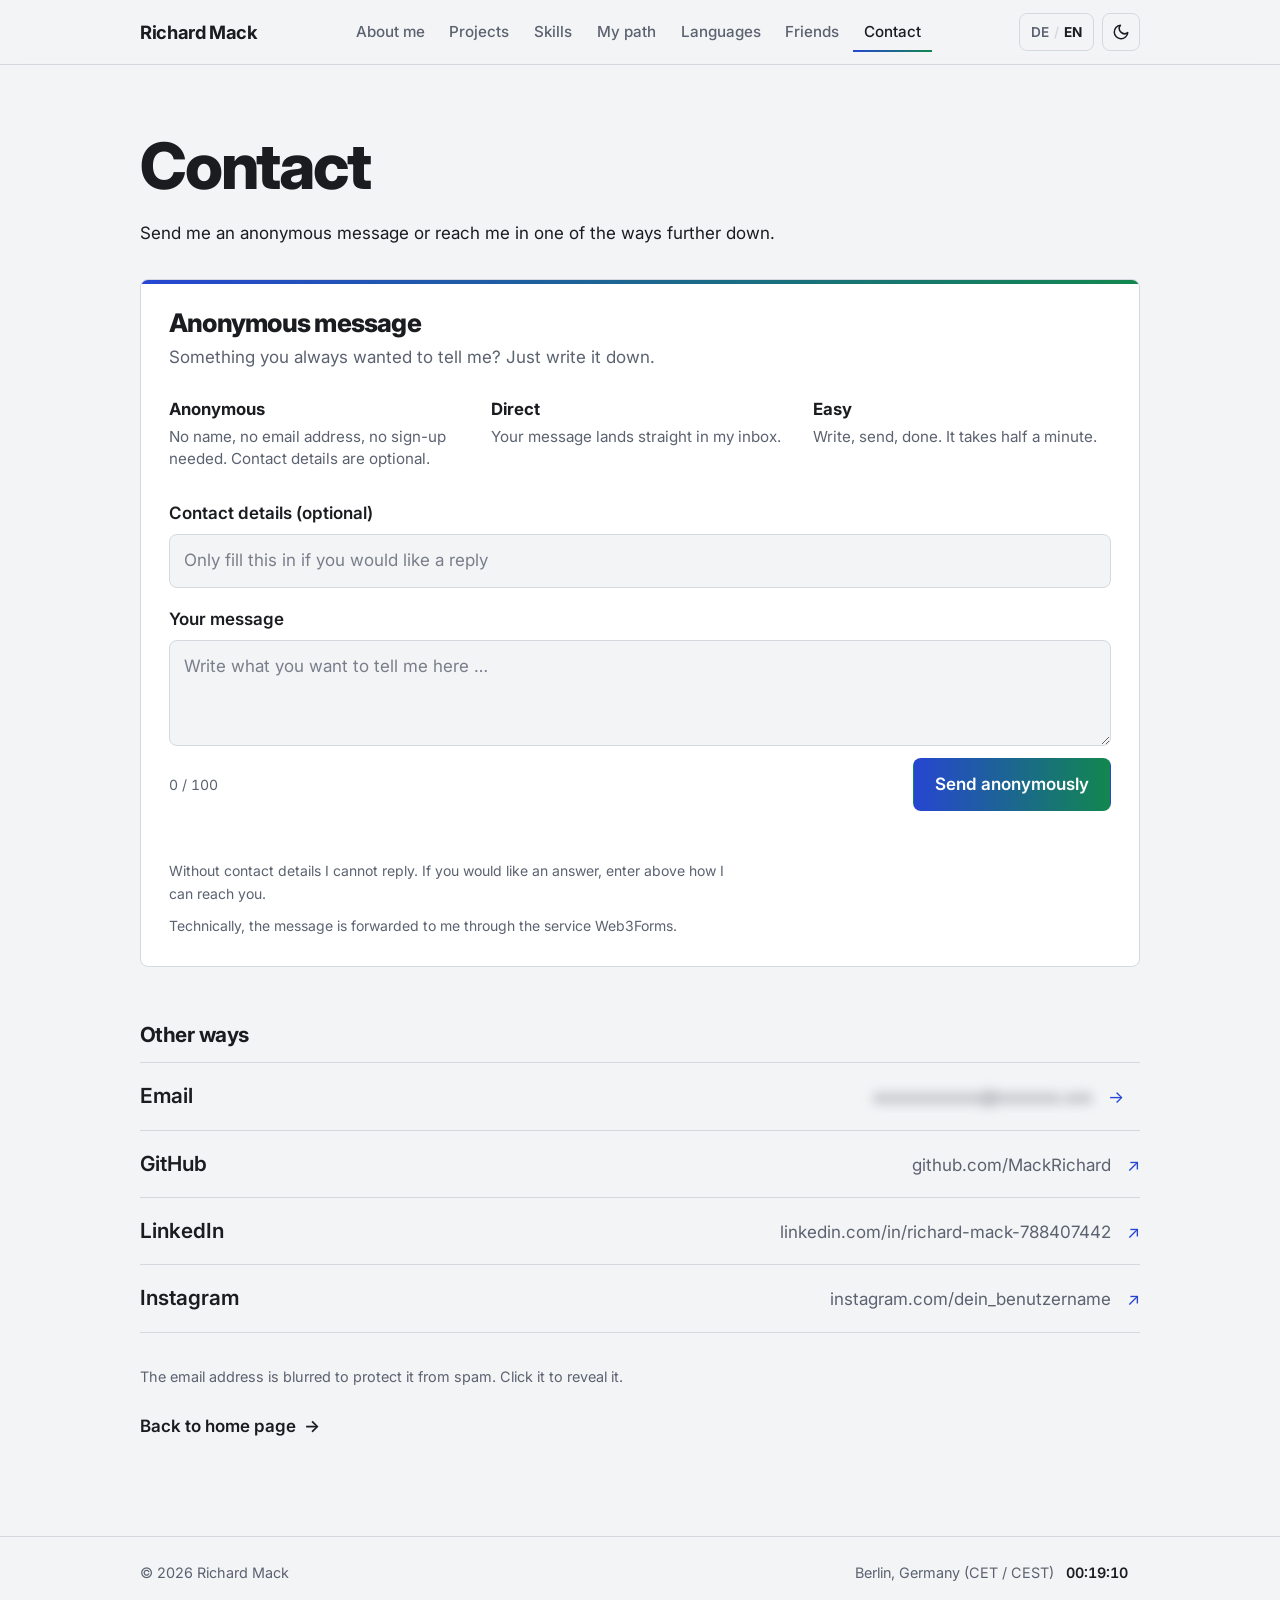
==== commit 1baebf57: "Add files via upload" ====
--- a/contact/index.html
+++ b/contact/index.html
@@ -53,7 +53,7 @@
         <p class="msg-sub" data-i18n="msg.sub">Etwas, das du mir schon immer sagen wolltest? Schreib es einfach auf.</p>
 
         <ul class="msg-feats">
-          <li><strong data-i18n="msg.f1.t">Anonym</strong><span data-i18n="msg.f1.d">Kein Name, keine E-Mail-Adresse, keine Anmeldung.</span></li>
+          <li><strong data-i18n="msg.f1.t">Anonym</strong><span data-i18n="msg.f1.d">Kein Name, keine E-Mail-Adresse, keine Anmeldung nötig. Kontaktdaten sind freiwillig.</span></li>
           <li><strong data-i18n="msg.f2.t">Direkt</strong><span data-i18n="msg.f2.d">Deine Nachricht landet sofort in meinem Postfach.</span></li>
           <li><strong data-i18n="msg.f3.t">Einfach</strong><span data-i18n="msg.f3.d">Text schreiben, absenden, fertig. Das dauert eine halbe Minute.</span></li>
         </ul>
@@ -68,6 +68,11 @@
           <!-- Spam-Falle: Menschen sehen dieses Feld nicht, Bots füllen es aus -->
           <input type="checkbox" name="botcheck" class="hp" tabindex="-1" autocomplete="off">
 
+          <div class="msg-field">
+            <label for="msg-contact" data-i18n="msg.contact.label">Kontaktdaten (freiwillig)</label>
+            <input type="text" id="msg-contact" name="kontakt" maxlength="100" autocomplete="off" spellcheck="false" placeholder="Nur ausfüllen, wenn du eine Antwort möchtest" data-i18n-placeholder="msg.contact.ph">
+          </div>
+
           <label for="msg-text" data-i18n="msg.label">Deine Nachricht</label>
           <textarea id="msg-text" name="message" rows="3" maxlength="100" placeholder="Schreib hier, was du mir sagen möchtest …" data-i18n-placeholder="msg.ph"></textarea>
 
@@ -77,7 +82,7 @@
           </div>
 
           <p class="msg-status" id="msg-status" role="status" aria-live="polite"></p>
-          <p class="msg-small" data-i18n="msg.reply">Ich kann dir nicht antworten, weil ich nicht weiß, wer du bist. Wenn du eine Antwort möchtest, schreib in die Nachricht, wie ich dich erreiche.</p>
+          <p class="msg-small" data-i18n="msg.reply">Ohne Kontaktdaten kann ich dir nicht antworten. Wenn du eine Antwort möchtest, trag oben ein, wie ich dich erreiche.</p>
           <p class="msg-small" data-i18n="msg.privacy">Technisch wird die Nachricht über den Dienst Web3Forms an mich weitergeleitet.</p>
         </form>
       </section>
--- a/contact/style.css
+++ b/contact/style.css
@@ -704,10 +704,10 @@
 .msg-feats span { color: var(--muted); font-size: 0.95rem; line-height: 1.5; }
 
 #anon-form label { display: block; font-weight: 600; margin-bottom: 0.4rem; }
-#msg-text {
+#msg-text,
+#msg-contact {
   display: block;
   width: 100%;
-  min-height: 6.5rem;
   padding: 0.8rem 0.9rem;
   background: var(--bg);
   color: var(--ink);
@@ -715,10 +715,13 @@
   border-radius: var(--radius);
   font: inherit;
   line-height: 1.55;
-  resize: vertical;
-}
-#msg-text::placeholder { color: var(--muted); opacity: 0.8; }
-#msg-text:focus-visible { outline: 3px solid var(--accent); outline-offset: 2px; border-color: transparent; }
+}
+#msg-text { min-height: 6.5rem; resize: vertical; }
+#msg-text::placeholder,
+#msg-contact::placeholder { color: var(--muted); opacity: 0.8; }
+#msg-text:focus-visible,
+#msg-contact:focus-visible { outline: 3px solid var(--accent); outline-offset: 2px; border-color: transparent; }
+.msg-field { margin-bottom: 1.1rem; }
 
 .hp { display: none; }
 .msg-foot {
@@ -824,25 +827,13 @@
   .certs > li { grid-template-columns: 1fr; gap: 0; }
 }
 
-/* ---------- Scroll-Effekt: unscharf, dann scharf ---------- */
+/* ---------- Scroll-Effekt: nur Unschärfe, dann scharf ---------- */
 
 .reveal {
-  opacity: 0;
-  filter: blur(12px);
-  transform: translateY(10px);
-  /* Verlassen des Bildschirms: schnell zurücksetzen */
-  transition: opacity 0.3s ease, filter 0.3s ease, transform 0.3s ease;
-}
-.reveal.in {
-  opacity: 1;
-  filter: none;
-  transform: none;
-  /* Betreten des Bildschirms: ruhig scharf werden */
-  transition:
-    opacity 0.8s cubic-bezier(0.2, 0.7, 0.2, 1) var(--d, 0ms),
-    filter 0.8s cubic-bezier(0.2, 0.7, 0.2, 1) var(--d, 0ms),
-    transform 0.8s cubic-bezier(0.2, 0.7, 0.2, 1) var(--d, 0ms);
-}
+  filter: blur(10px);
+  transition: filter 0.3s ease;
+}
+.reveal.in { filter: none; }
 
 @media (prefers-reduced-motion: reduce) {
   html { scroll-behavior: auto; }
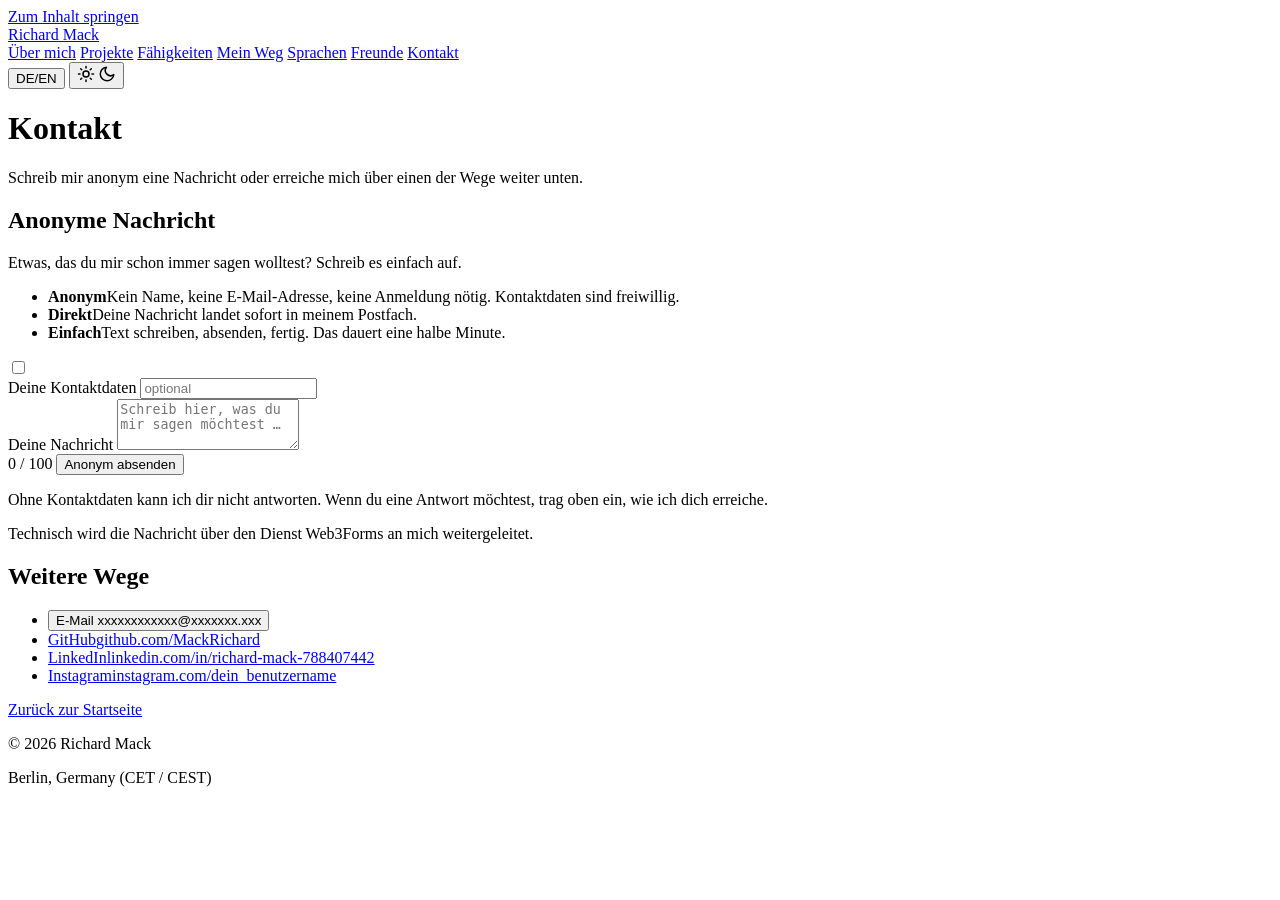
==== commit 46c353f2: "Update index.html added web3forms access key and changed text" ====
--- a/contact/index.html
+++ b/contact/index.html
@@ -62,15 +62,15 @@
           <!-- TODO: Den Platzhalter unten durch deinen Web3Forms-Access-Key ersetzen
                (kostenlos auf https://web3forms.com, dort trägst du deine E-Mail-Adresse ein
                und bekommst den Key per Mail). Die E-Mail-Adresse selbst steht NICHT im Code. -->
-          <input type="hidden" name="access_key" value="DEIN_WEB3FORMS_ACCESS_KEY">
+          <input type="hidden" name="access_key" value="de9763cb-5389-4494-84e3-46d3bc7762e9">
           <input type="hidden" name="subject" value="Anonyme Nachricht von deiner Website">
           <input type="hidden" name="from_name" value="Anonymer Besucher">
           <!-- Spam-Falle: Menschen sehen dieses Feld nicht, Bots füllen es aus -->
           <input type="checkbox" name="botcheck" class="hp" tabindex="-1" autocomplete="off">
 
           <div class="msg-field">
-            <label for="msg-contact" data-i18n="msg.contact.label">Kontaktdaten (freiwillig)</label>
-            <input type="text" id="msg-contact" name="kontakt" maxlength="100" autocomplete="off" spellcheck="false" placeholder="Nur ausfüllen, wenn du eine Antwort möchtest" data-i18n-placeholder="msg.contact.ph">
+            <label for="msg-contact" data-i18n="msg.contact.label">Deine Kontaktdaten</label>
+            <input type="text" id="msg-contact" name="kontakt" maxlength="100" autocomplete="off" spellcheck="false" placeholder="optional" data-i18n-placeholder="msg.contact.ph">
           </div>
 
           <label for="msg-text" data-i18n="msg.label">Deine Nachricht</label>
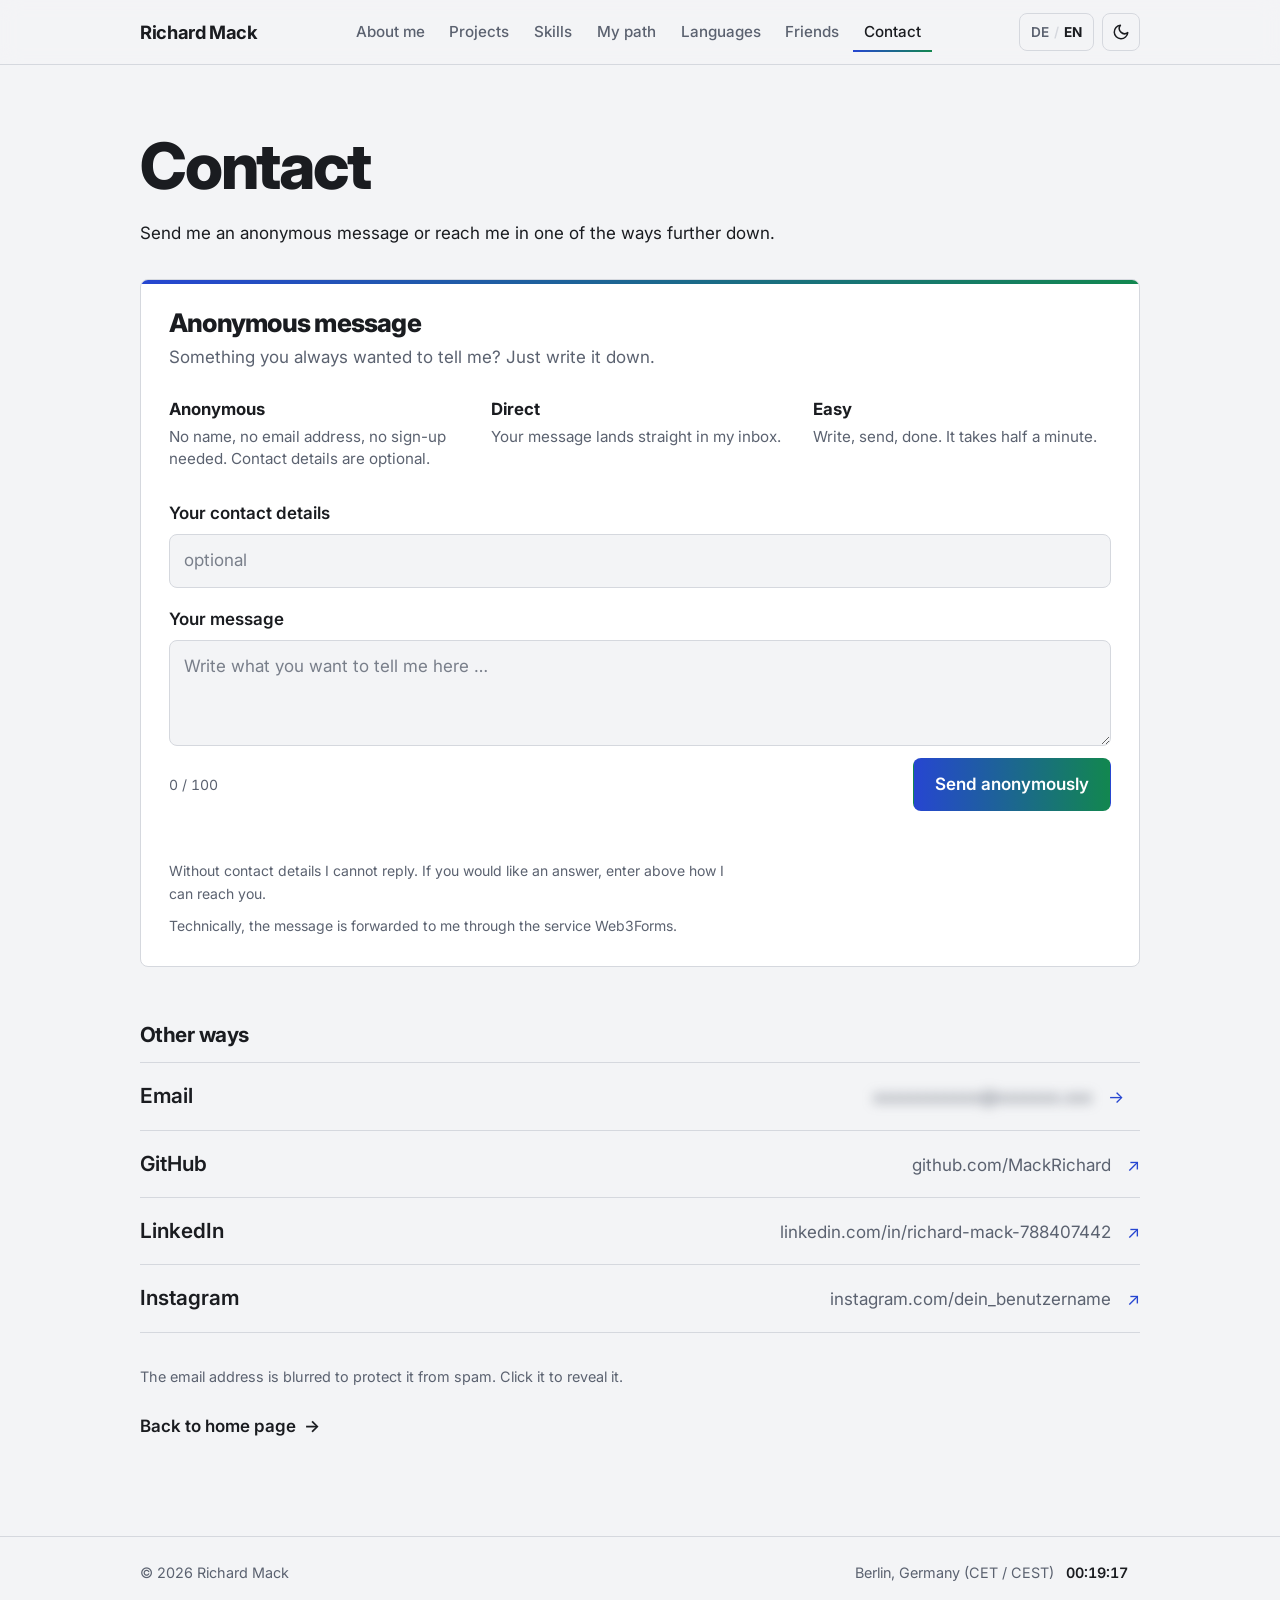
==== commit fa034bfc: "Update index.html" ====
--- a/contact/index.html
+++ b/contact/index.html
@@ -93,7 +93,7 @@
         <!-- TODO: Platzhalter durch deine echte E-Mail-Adresse ersetzen:
              data-user = Teil vor dem @, data-domain = Teil nach dem @ -->
         <li>
-          <button type="button" class="row-btn go" id="email-btn" aria-controls="email-confirm" aria-expanded="false" data-user="deine-email" data-domain="example.com">
+          <button type="button" class="row-btn go" id="email-btn" aria-controls="email-confirm" aria-expanded="false" data-user="info.richardmack" data-domain="web.de">
             <span class="row-name" data-i18n="cp.email">E-Mail</span>
             <span class="row-meta"><span id="email-text" class="blur" aria-hidden="false">xxxxxxxxxxxx@xxxxxxx.xxx</span></span>
           </button>
--- a/contact/style.css
+++ b/contact/style.css
@@ -0,0 +1,841 @@
+/* ==========================================================
+   Richard Mack – Persönliche Website
+   Farben, Schrift und Abstände sind oben als Variablen definiert.
+   ========================================================== */
+
+:root {
+  --bg: #f3f4f6;
+  --bg-glass: rgba(243, 244, 246, 0.92);
+  --surface: #ffffff;
+  --ink: #1a1c20;
+  --muted: #5b6270;
+  --line: #d5d8de;
+  --accent: #2646d1;
+  --accent-2: #12874f;
+  --accent-ink: #ffffff;
+  --life: rgba(38, 70, 209, 0.28);
+
+  /* Farbverlauf von der Akzentfarbe bis Grün */
+  --grad: linear-gradient(90deg, var(--accent), var(--accent-2));
+
+  /* Farbverlauf für Zahlen: gelb bis orange */
+  --warm-1: #c98a00;
+  --warm-2: #d9520a;
+
+  /* Weltkarte: besuchte Länder schwarz */
+  --map-off: #cfd3da;
+  --map-on: #000000;
+  --danger: #b42318;
+
+  --font: "Inter", "Segoe UI", system-ui, -apple-system, Arial, sans-serif;
+
+  --header-h: 64px;
+  --radius: 8px;
+  color-scheme: light;
+}
+
+/* Dunkles Design: automatisch per Systemeinstellung, solange noch nichts gewählt wurde */
+@media (prefers-color-scheme: dark) {
+  :root:not([data-theme]) {
+    --bg: #121212;
+    --bg-glass: rgba(18, 18, 18, 0.92);
+    --surface: #1c1c1c;
+    --ink: #ececec;
+    --muted: #a1a1a1;
+    --line: #2c2c2c;
+    --accent: #8fa6ff;
+    --accent-2: #5fe3a1;
+    --accent-ink: #121212;
+    --life: rgba(143, 166, 255, 0.3);
+    --warm-1: #ffd23f;
+    --warm-2: #ff8a1f;
+    --map-off: #3a3a3a;
+    --map-on: #ececec;
+    --danger: #ff8a80;
+    color-scheme: dark;
+  }
+}
+
+:root[data-theme="dark"] {
+  --bg: #121212;
+  --bg-glass: rgba(18, 18, 18, 0.92);
+  --surface: #1c1c1c;
+  --ink: #ececec;
+  --muted: #a1a1a1;
+  --line: #2c2c2c;
+  --accent: #8fa6ff;
+  --accent-2: #5fe3a1;
+  --accent-ink: #121212;
+  --life: rgba(143, 166, 255, 0.3);
+  --warm-1: #ffd23f;
+  --warm-2: #ff8a1f;
+  --map-off: #3a3a3a;
+  --map-on: #ececec;
+  --danger: #ff8a80;
+  color-scheme: dark;
+}
+
+:root[data-theme="light"] {
+  color-scheme: light;
+}
+
+/* ---------- Grundlagen ---------- */
+
+*, *::before, *::after { box-sizing: border-box; }
+
+html {
+  scroll-behavior: smooth;
+  scroll-padding-top: calc(var(--header-h) + 8px);
+}
+
+body {
+  margin: 0;
+  background: var(--bg);
+  color: var(--ink);
+  font-family: var(--font);
+  font-size: 1.0625rem;
+  line-height: 1.65;
+  -webkit-font-smoothing: antialiased;
+}
+
+h1, h2, h3 {
+  font-family: var(--font);
+  line-height: 1.15;
+  margin: 0;
+  letter-spacing: -0.025em;
+}
+
+p { margin: 0 0 1rem; }
+ul, ol { margin: 0; padding: 0; list-style: none; }
+a { color: inherit; text-decoration: none; }
+
+.wrap {
+  width: 100%;
+  max-width: 1040px;
+  margin-inline: auto;
+  padding-inline: 1.25rem;
+}
+
+:focus-visible {
+  outline: 3px solid var(--accent);
+  outline-offset: 3px;
+  border-radius: 4px;
+}
+
+.skip {
+  position: absolute;
+  left: 1rem;
+  top: -4rem;
+  z-index: 100;
+  background: var(--ink);
+  color: var(--bg);
+  padding: 0.6rem 1rem;
+  border-radius: var(--radius);
+}
+.skip:focus { top: 0.75rem; }
+
+/* ---------- Pfeile: zeigen an, dass etwas anklickbar ist ---------- */
+
+.go::after {
+  content: "→";
+  display: inline-block;
+  margin-left: 0.45em;
+  transition: transform 0.15s;
+}
+.go.go-down::after { content: "↓"; }
+.go[target="_blank"]::after { content: "↗"; }
+.go:hover::after { transform: translateX(3px); }
+.go.go-down:hover::after { transform: translateY(3px); }
+.go[target="_blank"]:hover::after { transform: translate(2px, -2px); }
+
+/* ---------- Kopfleiste ---------- */
+
+.site-header {
+  position: sticky;
+  top: 0;
+  z-index: 50;
+  background: var(--bg-glass);
+  -webkit-backdrop-filter: blur(10px);
+  backdrop-filter: blur(10px);
+  border-bottom: 1px solid var(--line);
+}
+
+.bar {
+  min-height: var(--header-h);
+  display: flex;
+  align-items: center;
+  justify-content: space-between;
+  gap: 1rem;
+}
+
+.brand {
+  font-weight: 700;
+  font-size: 1.15rem;
+  letter-spacing: -0.02em;
+  white-space: nowrap;
+}
+
+.nav {
+  display: flex;
+  gap: 0.15rem;
+}
+
+.nav a {
+  padding: 0.45rem 0.7rem;
+  border-radius: 6px;
+  font-size: 0.95rem;
+  font-weight: 500;
+  color: var(--muted);
+  white-space: nowrap;
+  transition: color 0.15s;
+}
+
+.nav a:hover { color: var(--ink); }
+
+.nav a.active,
+.nav a[aria-current="page"] {
+  color: var(--ink);
+  border-radius: 0;
+  background: var(--grad) left bottom / 100% 2px no-repeat;
+}
+
+.controls {
+  display: flex;
+  gap: 0.5rem;
+}
+
+.ctl {
+  display: inline-flex;
+  align-items: center;
+  justify-content: center;
+  gap: 0.3rem;
+  height: 38px;
+  min-width: 38px;
+  padding: 0 0.7rem;
+  background: transparent;
+  color: var(--ink);
+  border: 1px solid var(--line);
+  border-radius: var(--radius);
+  font: 600 0.85rem var(--font);
+  cursor: pointer;
+  transition: border-color 0.15s, background 0.15s;
+}
+
+.ctl:hover { border-color: var(--accent); background: var(--surface); }
+
+.lang-ctl [data-l] { color: var(--muted); }
+.lang-ctl [data-l].on { color: var(--ink); font-weight: 700; }
+.lang-ctl .sep { color: var(--line); }
+
+.theme-ctl { padding: 0; width: 38px; }
+.icon-sun { display: none; }
+:root[data-theme="dark"] .icon-sun { display: block; }
+:root[data-theme="dark"] .icon-moon { display: none; }
+
+/* ---------- Startbereich mit Game of Life ---------- */
+
+.hero {
+  position: relative;
+  overflow: hidden;
+  display: flex;
+  align-items: center;
+  min-height: min(720px, calc(100svh - var(--header-h)));
+  padding: 4rem 0;
+  border-bottom: 1px solid var(--line);
+}
+
+#life {
+  position: absolute;
+  inset: 0;
+  width: 100%;
+  height: 100%;
+  display: block;
+}
+
+/* Verlauf, damit der Text links gut lesbar bleibt und rechts die Zellen sichtbar sind */
+.hero::after {
+  content: "";
+  position: absolute;
+  inset: 0;
+  pointer-events: none;
+  background: linear-gradient(to right, var(--bg) 20%, transparent 85%);
+}
+
+.hero-inner { position: relative; z-index: 1; }
+
+.hero-role {
+  color: var(--muted);
+  font-weight: 500;
+  margin-bottom: 0.75rem;
+}
+
+.hero h1 {
+  width: fit-content;
+  max-width: 100%;
+  font-size: clamp(2.8rem, 8vw, 5.5rem);
+  font-weight: 800;
+  letter-spacing: -0.04em;
+  margin-bottom: 1.25rem;
+  padding-bottom: 0.08em;
+  color: var(--accent);
+  background: var(--grad);
+  -webkit-background-clip: text;
+  background-clip: text;
+  -webkit-text-fill-color: transparent;
+}
+
+.hero-lead {
+  max-width: 28ch;
+  font-size: clamp(1.2rem, 2.4vw, 1.5rem);
+  line-height: 1.4;
+  margin-bottom: 2rem;
+}
+
+.hero-actions {
+  display: flex;
+  flex-wrap: wrap;
+  gap: 0.75rem;
+  margin-bottom: 2.5rem;
+}
+
+.hero-hint {
+  font-size: 0.875rem;
+  color: var(--muted);
+  max-width: 40ch;
+  margin: 0;
+}
+
+/* ---------- Buttons und Links ---------- */
+
+.btn {
+  display: inline-block;
+  padding: 0.7rem 1.3rem;
+  border: 1px solid var(--ink);
+  border-radius: var(--radius);
+  background: var(--bg);
+  color: var(--ink);
+  font-weight: 600;
+  transition: background 0.15s, color 0.15s, border-color 0.15s;
+}
+
+.btn:hover { background: var(--ink); color: var(--bg); }
+
+.btn-primary {
+  background: var(--grad);
+  border-color: transparent;
+  color: var(--accent-ink);
+}
+.btn-primary:hover { background: var(--ink); border-color: var(--ink); color: var(--bg); }
+
+.text-link {
+  font-weight: 600;
+  color: var(--ink);
+  transition: color 0.15s;
+}
+.text-link:hover { color: var(--accent); }
+
+/* ---------- Abschnitte ---------- */
+
+.section {
+  display: grid;
+  grid-template-columns: 1fr;
+  gap: 1.5rem;
+  padding: 4rem 0;
+  border-bottom: 1px solid var(--line);
+}
+.section:last-child { border-bottom: 0; }
+
+.section > h2 {
+  font-size: 1.6rem;
+  font-weight: 700;
+}
+
+.prose { max-width: 62ch; }
+
+@media (min-width: 820px) {
+  .section {
+    grid-template-columns: 220px 1fr;
+    gap: 3rem;
+    padding: 5rem 0;
+  }
+  .section > h2 {
+    position: sticky;
+    top: calc(var(--header-h) + 1.5rem);
+    align-self: start;
+  }
+}
+
+/* Über mich */
+.facts {
+  margin: 2rem 0 0;
+  display: grid;
+  gap: 0;
+  border-top: 1px solid var(--line);
+}
+.facts > div {
+  display: grid;
+  grid-template-columns: 9rem 1fr;
+  gap: 1rem;
+  padding: 0.8rem 0;
+  border-bottom: 1px solid var(--line);
+}
+.facts dt { color: var(--muted); }
+.facts dd { margin: 0; font-weight: 500; }
+
+/* Projekte */
+.projects { border-top: 1px solid var(--line); margin: 1.5rem 0 1.75rem; }
+.projects > li { border-bottom: 1px solid var(--line); }
+
+.project-link,
+.project-static {
+  display: block;
+  padding: 1.5rem 0.75rem;
+  margin-inline: -0.75rem;
+  border-radius: var(--radius);
+}
+.project-link { transition: background 0.15s; }
+.project-link:hover { background: var(--surface); }
+
+.projects h3 { font-size: 1.3rem; margin-bottom: 0.4rem; }
+.projects p { max-width: 58ch; color: var(--muted); margin-bottom: 0.9rem; }
+
+.project-link h3::after {
+  content: "↗";
+  display: inline-block;
+  margin-left: 0.5em;
+  color: var(--accent);
+  transition: transform 0.15s;
+}
+.project-link:hover h3::after { transform: translate(2px, -2px); }
+
+.chips { display: flex; flex-wrap: wrap; gap: 0.5rem; }
+.chips li {
+  padding: 0.2rem 0.7rem;
+  border: 1px solid var(--line);
+  border-radius: 999px;
+  font-size: 0.875rem;
+  font-weight: 500;
+}
+.chips .chip-soft {
+  border-style: dashed;
+  color: var(--muted);
+}
+
+/* Fähigkeiten */
+.skills { display: grid; gap: 2.25rem; }
+.skills h3 { font-size: 1.1rem; margin-bottom: 0.9rem; }
+
+.tiles {
+  display: grid;
+  grid-template-columns: repeat(auto-fill, minmax(180px, 1fr));
+  gap: 0.75rem;
+}
+.tiles li {
+  display: flex;
+  align-items: center;
+  gap: 0.8rem;
+  padding: 0.7rem 0.9rem;
+  background: var(--surface);
+  border: 1px solid var(--line);
+  border-radius: var(--radius);
+  font-weight: 600;
+}
+
+/* Hobbys & Errungenschaften */
+.num {
+  font-weight: 800;
+  font-size: 1.15em;
+  font-variant-numeric: tabular-nums;
+  color: var(--warm-2);
+  background: linear-gradient(90deg, var(--warm-1), var(--warm-2));
+  -webkit-background-clip: text;
+  background-clip: text;
+  -webkit-text-fill-color: transparent;
+}
+
+.fold > summary {
+  display: inline-grid;
+  place-items: center;
+  width: 44px;
+  height: 44px;
+  background: var(--surface);
+  border: 1px solid var(--line);
+  border-radius: var(--radius);
+  cursor: pointer;
+  list-style: none;
+  transition: border-color 0.15s;
+}
+.fold > summary::-webkit-details-marker { display: none; }
+.fold > summary:hover { border-color: var(--accent); }
+.fold > summary::after {
+  content: "";
+  width: 0.6rem;
+  height: 0.6rem;
+  border-right: 2px solid currentColor;
+  border-bottom: 2px solid currentColor;
+  transform: translateY(-2px) rotate(45deg);
+  transition: transform 0.2s;
+}
+.fold[open] > summary::after { transform: translateY(2px) rotate(-135deg); }
+
+.fold .facts { margin-top: 1.25rem; }
+.facts.wide > div { grid-template-columns: 12.5rem 1fr; }
+.sub { display: block; font-weight: 400; color: var(--muted); }
+.inline-link { margin-left: 1rem; font-size: 0.95rem; white-space: nowrap; }
+
+/* Besuchte Länder */
+.visited { margin-top: 2.25rem; }
+.visited h3 { font-size: 1.1rem; margin-bottom: 0.2rem; }
+.visit-count { color: var(--muted); margin-bottom: 1rem; }
+
+.map-box {
+  margin-bottom: 1.25rem;
+  padding: 0.75rem;
+  background: var(--surface);
+  border: 1px solid var(--line);
+  border-radius: var(--radius);
+}
+.map-tabs {
+  display: inline-flex;
+  margin-bottom: 0.6rem;
+  border: 1px solid var(--line);
+  border-radius: 6px;
+  overflow: hidden;
+}
+.map-tab {
+  padding: 0.35rem 0.9rem;
+  background: transparent;
+  color: var(--muted);
+  border: 0;
+  font: 600 0.85rem var(--font);
+  cursor: pointer;
+}
+.map-tab[aria-pressed="true"] { background: var(--ink); color: var(--bg); }
+#map { display: block; width: 100%; height: auto; max-height: 460px; }
+#map path {
+  fill-rule: evenodd;
+  stroke: var(--surface);
+  stroke-width: 0.5px;
+  vector-effect: non-scaling-stroke;
+}
+#map .land { fill: var(--map-off); }
+#map .wish { fill: var(--accent); }
+#map .seen { fill: var(--map-on); }
+
+.map-legend {
+  display: flex;
+  flex-wrap: wrap;
+  gap: 0.4rem 1.5rem;
+  margin-top: 0.7rem;
+  color: var(--muted);
+  font-size: 0.875rem;
+}
+.map-legend li { display: flex; align-items: center; gap: 0.5rem; }
+.swatch { width: 0.8rem; height: 0.8rem; border-radius: 3px; }
+.swatch-seen { background: var(--map-on); }
+.swatch-wish { background: var(--accent); }
+
+.chips-wish li { border-style: dashed; border-color: var(--accent); }
+
+.regions { margin: 0; border-top: 1px solid var(--line); }
+.regions > div {
+  display: grid;
+  grid-template-columns: 13rem 1fr;
+  gap: 0.5rem 1rem;
+  padding: 0.8rem 0;
+  border-bottom: 1px solid var(--line);
+}
+.regions dt { color: var(--muted); }
+.regions dd { margin: 0; }
+
+/* Zertifikate */
+.certs { border-top: 1px solid var(--line); }
+.certs > li {
+  display: grid;
+  grid-template-columns: 6rem 1fr;
+  gap: 0.5rem 1rem;
+  padding: 1.25rem 0;
+  border-bottom: 1px solid var(--line);
+}
+.certs .year { font-size: 1.2rem; font-weight: 700; }
+.cert-items li { padding: 0.4rem 0; }
+.cert-title { margin: 0; font-weight: 500; }
+
+/* Mein Weg */
+.timeline {
+  margin-left: 0.4rem;
+  padding-left: 1.75rem;
+  border-left: 2px solid var(--line);
+  border-image: linear-gradient(to bottom, var(--accent), var(--accent-2)) 1;
+}
+.timeline li {
+  position: relative;
+  padding-bottom: 2rem;
+}
+.timeline li:last-child { padding-bottom: 0; }
+.timeline li::before {
+  content: "";
+  position: absolute;
+  left: calc(-1.75rem - 7px);
+  top: 0.4rem;
+  width: 12px;
+  height: 12px;
+  border-radius: 50%;
+  background: var(--bg);
+  border: 2px solid var(--muted);
+}
+.timeline .current::before {
+  background: var(--grad);
+  border-color: transparent;
+  box-shadow: 0 0 0 4px var(--life);
+}
+.timeline .when {
+  margin-bottom: 0.15rem;
+  font-size: 0.9rem;
+  font-weight: 600;
+  color: var(--muted);
+}
+.timeline .current .when { color: var(--ink); }
+.timeline h3 { font-size: 1.2rem; margin-bottom: 0.3rem; }
+.timeline p:last-child { margin: 0; color: var(--muted); max-width: 56ch; }
+
+/* Zeilenlisten: Sprachen, Freunde, Kontakt */
+.rows { border-top: 1px solid var(--line); }
+.rows > li {
+  display: flex;
+  flex-wrap: wrap;
+  justify-content: space-between;
+  align-items: baseline;
+  gap: 0.25rem 1.5rem;
+  padding: 1rem 0;
+  border-bottom: 1px solid var(--line);
+}
+.row-name { font-weight: 600; font-size: 1.1rem; }
+.row-meta { color: var(--muted); overflow-wrap: anywhere; }
+
+.rows-links > li { display: block; padding: 0; }
+.rows-links a,
+.rows-links .row-btn {
+  display: grid;
+  grid-template-columns: 1fr auto auto;
+  align-items: baseline;
+  gap: 0.25rem 1rem;
+  padding: 1rem 0.5rem;
+  margin-inline: -0.5rem;
+  border-radius: 6px;
+  transition: background 0.15s;
+}
+.rows-links a::after,
+.rows-links .row-btn::after { margin-left: 0; color: var(--accent); }
+.rows-links a:hover,
+.rows-links .row-btn:hover { background: var(--surface); }
+
+@media (max-width: 600px) {
+  .rows-links a,
+  .rows-links .row-btn { grid-template-columns: 1fr auto; }
+  .rows-links .row-meta { grid-column: 1; grid-row: 2; }
+  .rows-links a::after,
+  .rows-links .row-btn::after { grid-column: 2; grid-row: 1; }
+}
+
+/* ---------- Kontaktseite ---------- */
+
+.row-btn {
+  width: 100%;
+  background: none;
+  border: 0;
+  color: inherit;
+  font: inherit;
+  text-align: left;
+  cursor: pointer;
+}
+.blur { filter: blur(6px); user-select: none; transition: filter 0.2s; }
+.note { color: var(--muted); font-size: 0.9rem; max-width: 62ch; margin: 0 0 1.5rem; }
+.confirm {
+  margin: 0.25rem 0 1rem;
+  padding: 1rem 1.1rem;
+  background: var(--surface);
+  border: 1px solid var(--line);
+  border-radius: var(--radius);
+}
+.confirm p { margin: 0 0 0.9rem; overflow-wrap: anywhere; }
+.confirm-actions { display: flex; flex-wrap: wrap; gap: 0.5rem; }
+button.btn { font: inherit; font-weight: 600; cursor: pointer; }
+
+
+.contact-page { padding: 4rem 0 5rem; min-height: calc(100svh - var(--header-h) - 80px); }
+.page-title {
+  font-size: clamp(2.4rem, 6vw, 4rem);
+  font-weight: 800;
+  letter-spacing: -0.035em;
+  margin-bottom: 1rem;
+}
+.contact-list { margin: 1rem 0 2rem; }
+.contact-page .row-name { font-size: 1.3rem; }
+
+/* Anonyme Nachricht */
+.msg-panel {
+  position: relative;
+  overflow: hidden;
+  margin: 2rem 0 0;
+  padding: 1.75rem;
+  background: var(--surface);
+  border: 1px solid var(--line);
+  border-radius: var(--radius);
+}
+.msg-panel::before {
+  content: "";
+  position: absolute;
+  inset: 0 0 auto 0;
+  height: 4px;
+  background: var(--grad);
+}
+.msg-panel h2 { font-size: 1.6rem; font-weight: 800; letter-spacing: -0.03em; margin-bottom: 0.4rem; }
+.msg-sub { color: var(--muted); max-width: 52ch; margin-bottom: 1.5rem; }
+
+.msg-feats {
+  display: grid;
+  grid-template-columns: repeat(3, 1fr);
+  gap: 1rem 1.5rem;
+  margin-bottom: 1.75rem;
+}
+.msg-feats li { display: grid; gap: 0.15rem; align-content: start; }
+.msg-feats strong { font-size: 1.05rem; }
+.msg-feats span { color: var(--muted); font-size: 0.95rem; line-height: 1.5; }
+
+#anon-form label { display: block; font-weight: 600; margin-bottom: 0.4rem; }
+#msg-text,
+#msg-contact {
+  display: block;
+  width: 100%;
+  padding: 0.8rem 0.9rem;
+  background: var(--bg);
+  color: var(--ink);
+  border: 1px solid var(--line);
+  border-radius: var(--radius);
+  font: inherit;
+  line-height: 1.55;
+}
+#msg-text { min-height: 6.5rem; resize: vertical; }
+#msg-text::placeholder,
+#msg-contact::placeholder { color: var(--muted); opacity: 0.8; }
+#msg-text:focus-visible,
+#msg-contact:focus-visible { outline: 3px solid var(--accent); outline-offset: 2px; border-color: transparent; }
+.msg-field { margin-bottom: 1.1rem; }
+
+.hp { display: none; }
+.msg-foot {
+  display: flex;
+  align-items: center;
+  justify-content: space-between;
+  gap: 1rem;
+  margin-top: 0.75rem;
+}
+.msg-count { color: var(--muted); font-size: 0.875rem; font-variant-numeric: tabular-nums; }
+#msg-send:disabled { opacity: 0.6; cursor: wait; }
+.msg-status { min-height: 1.5rem; margin: 0.9rem 0 0; font-weight: 600; }
+.msg-status.ok { color: var(--accent-2); }
+.msg-status.error { color: var(--danger); }
+.msg-small { margin: 0.6rem 0 0; color: var(--muted); font-size: 0.875rem; max-width: 62ch; }
+
+.other-title { font-size: 1.3rem; font-weight: 700; margin-top: 3.5rem; }
+
+@media (max-width: 700px) {
+  .msg-feats { grid-template-columns: 1fr; }
+  .msg-panel { padding: 1.25rem; }
+}
+
+/* ---------- Knopf: nach oben ---------- */
+
+.to-top {
+  position: fixed;
+  right: max(1rem, env(safe-area-inset-right));
+  bottom: max(1rem, env(safe-area-inset-bottom));
+  z-index: 40;
+  width: 46px;
+  height: 46px;
+  display: grid;
+  place-items: center;
+  background: var(--surface);
+  color: var(--ink);
+  border: 1px solid var(--line);
+  border-radius: 50%;
+  font: 600 1.2rem var(--font);
+  cursor: pointer;
+  opacity: 0;
+  visibility: hidden;
+  transform: translateY(8px);
+  transition: opacity 0.2s, transform 0.2s, visibility 0.2s, border-color 0.15s;
+}
+.to-top.show { opacity: 1; visibility: visible; transform: none; }
+.to-top:hover { border-color: var(--accent); }
+
+/* ---------- Fußzeile ---------- */
+
+.site-footer {
+  border-top: 1px solid var(--line);
+  padding: 1.5rem 0;
+  color: var(--muted);
+  font-size: 0.9rem;
+}
+.site-footer .foot {
+  display: flex;
+  flex-wrap: wrap;
+  justify-content: space-between;
+  gap: 0.25rem 1.5rem;
+}
+.site-footer p { margin: 0; }
+.clock {
+  display: inline-block;
+  min-width: 4.6rem;
+  margin-left: 0.75rem;
+  color: var(--ink);
+  font-weight: 600;
+  font-variant-numeric: tabular-nums;
+}
+
+/* ---------- Kleine Bildschirme ---------- */
+
+@media (max-width: 1000px) {
+  :root { --header-h: 108px; }
+
+  .bar {
+    flex-wrap: wrap;
+    padding-block: 0.5rem 0;
+    gap: 0.25rem 1rem;
+  }
+  .brand { order: 1; }
+  .controls { order: 2; }
+  .nav {
+    order: 3;
+    width: 100%;
+    overflow-x: auto;
+    padding-bottom: 0.1rem;
+    scrollbar-width: none;
+  }
+  .nav::-webkit-scrollbar { display: none; }
+
+  .hero::after {
+    background: linear-gradient(to bottom, var(--bg) 35%, transparent 100%);
+  }
+}
+
+@media (max-width: 520px) {
+  .facts > div,
+  .facts.wide > div,
+  .regions > div,
+  .certs > li { grid-template-columns: 1fr; gap: 0; }
+}
+
+/* ---------- Scroll-Effekt: nur Unschärfe, dann scharf ---------- */
+
+.reveal {
+  filter: blur(10px);
+  transition: filter 0.3s ease;
+}
+.reveal.in { filter: none; }
+
+@media (prefers-reduced-motion: reduce) {
+  html { scroll-behavior: auto; }
+  * { transition: none !important; }
+}
